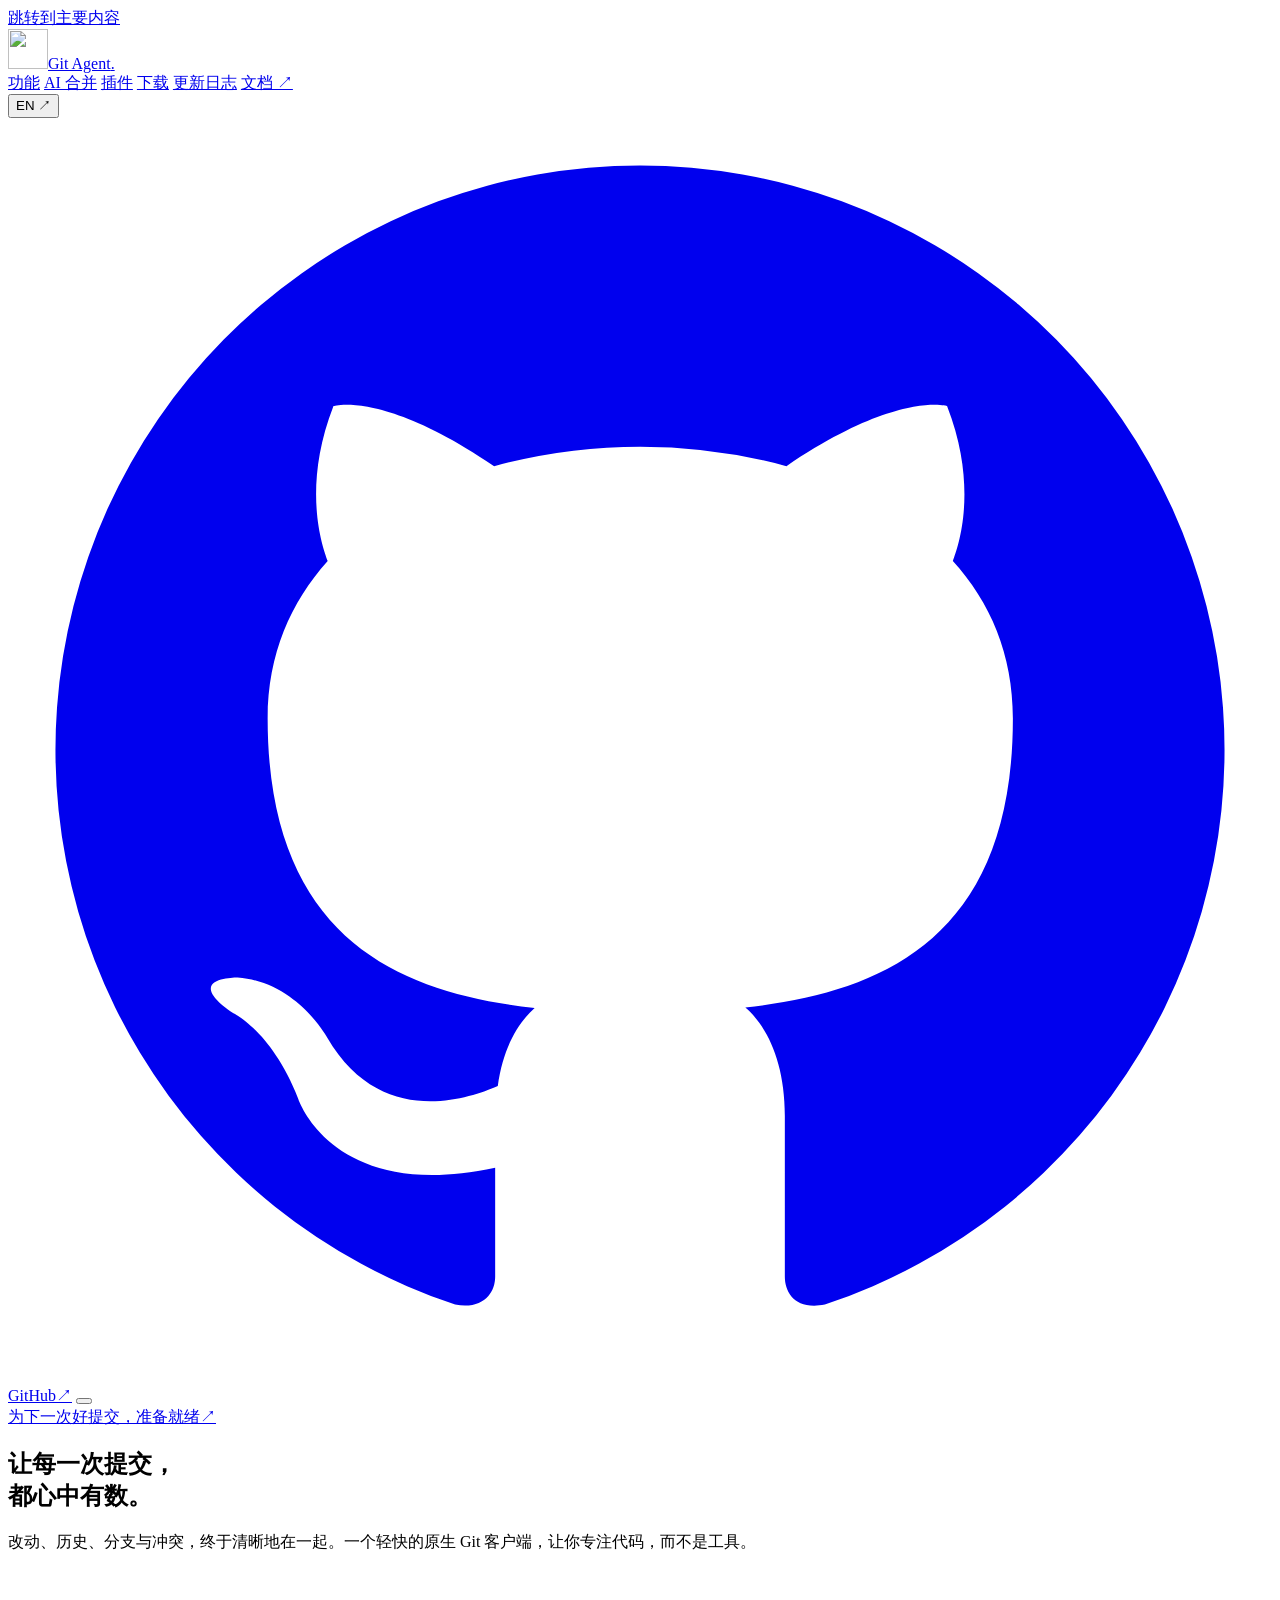
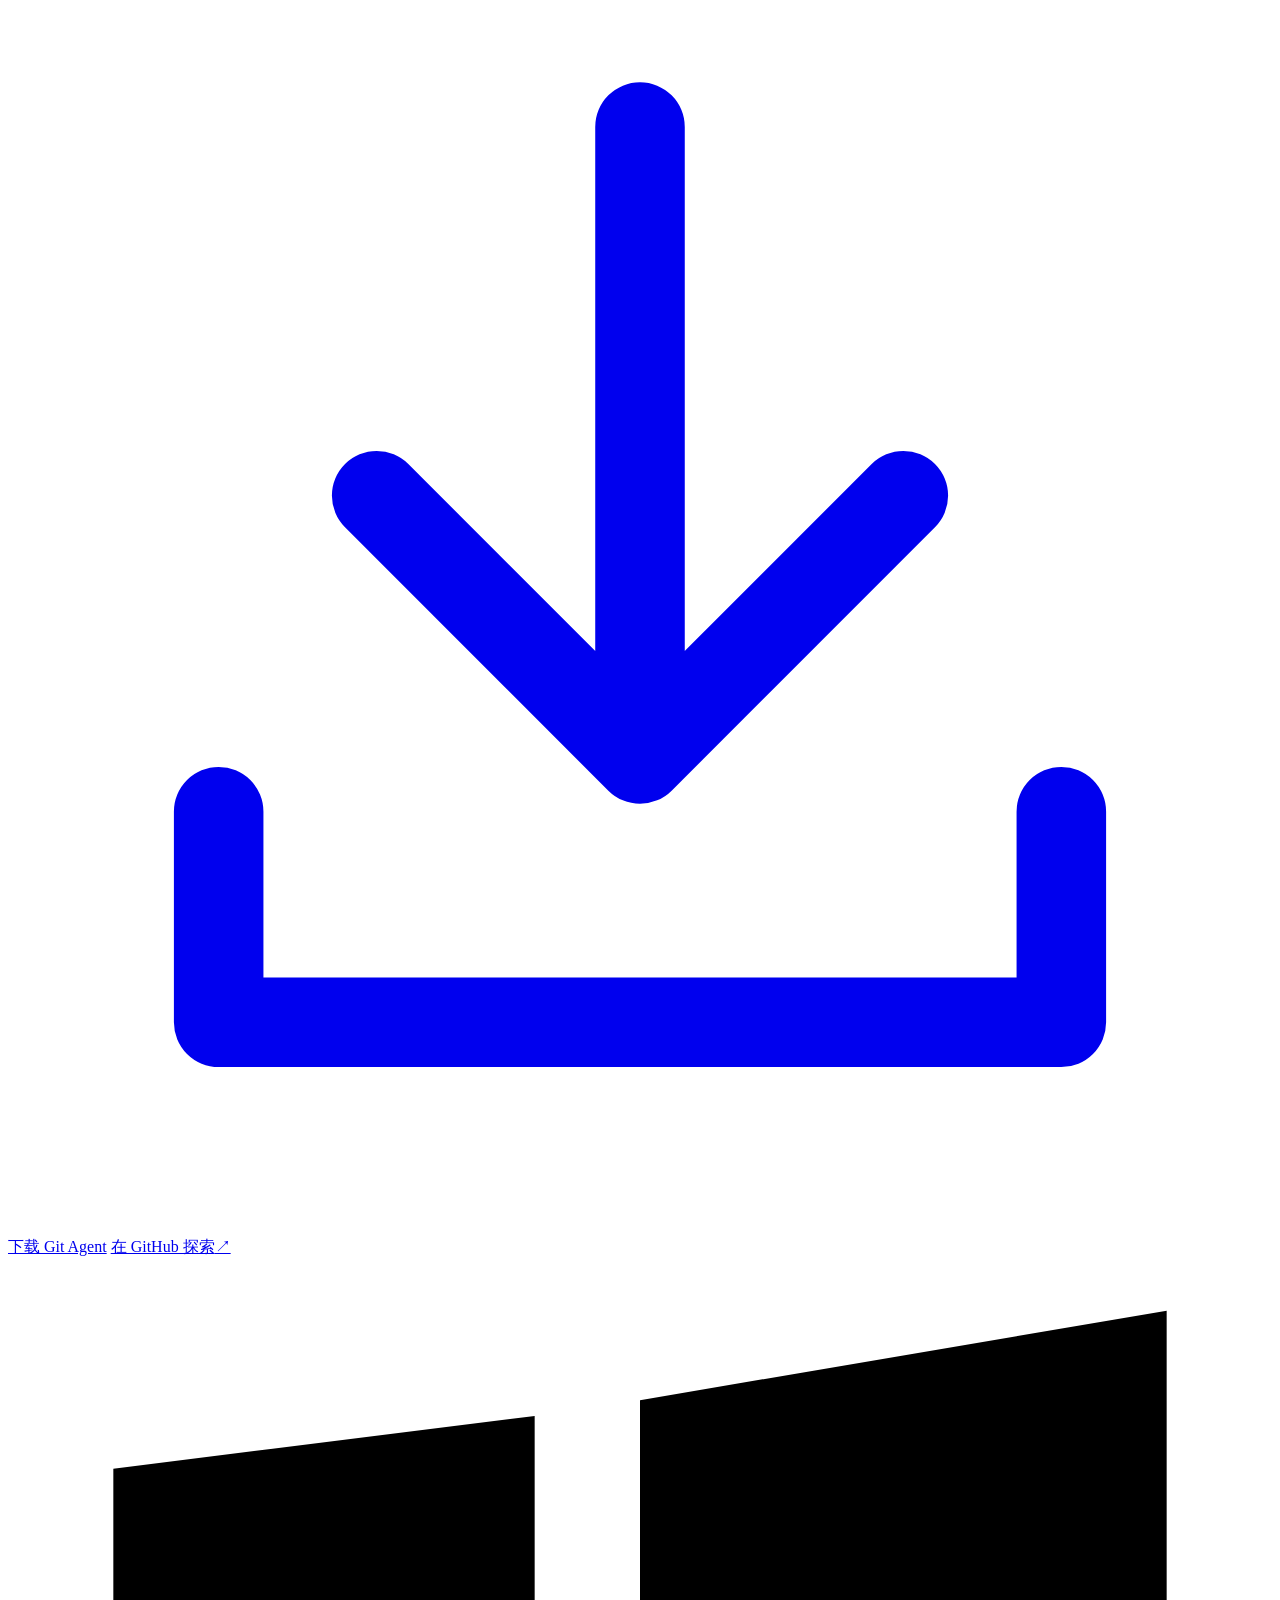
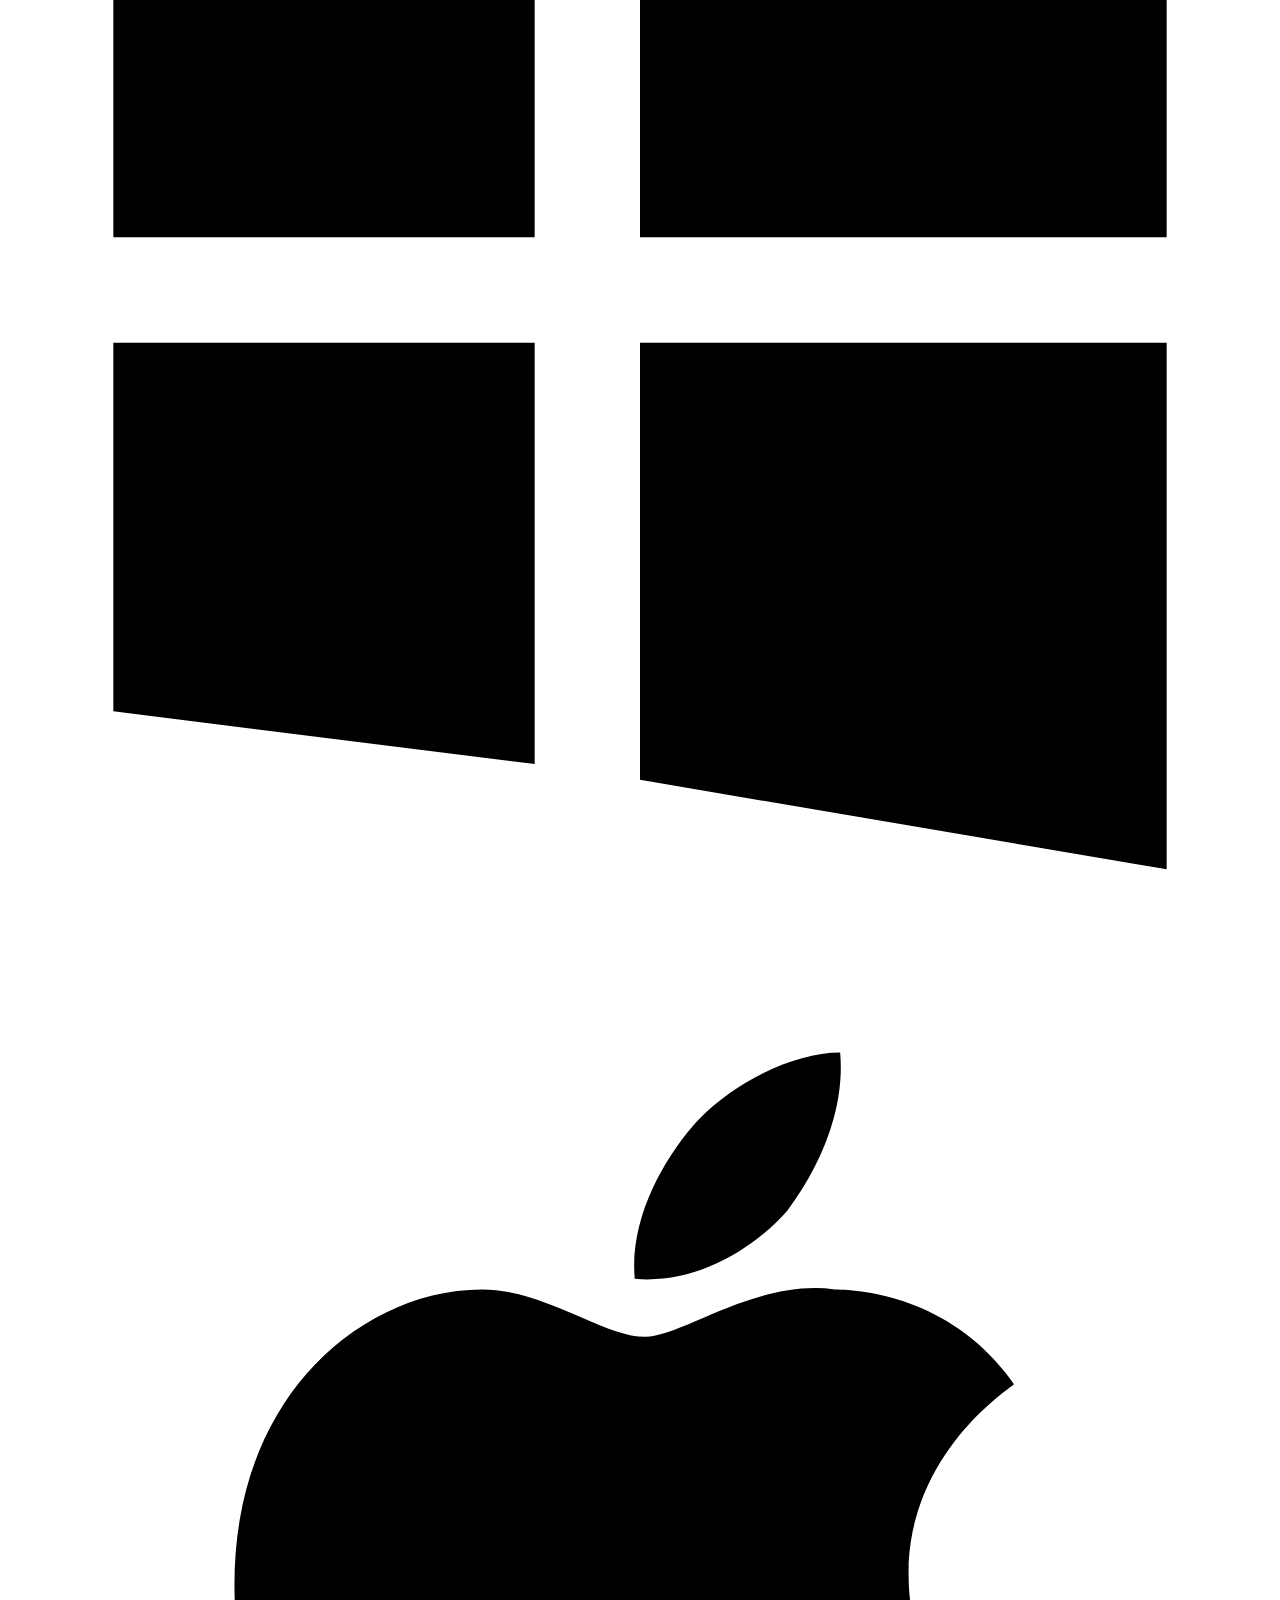
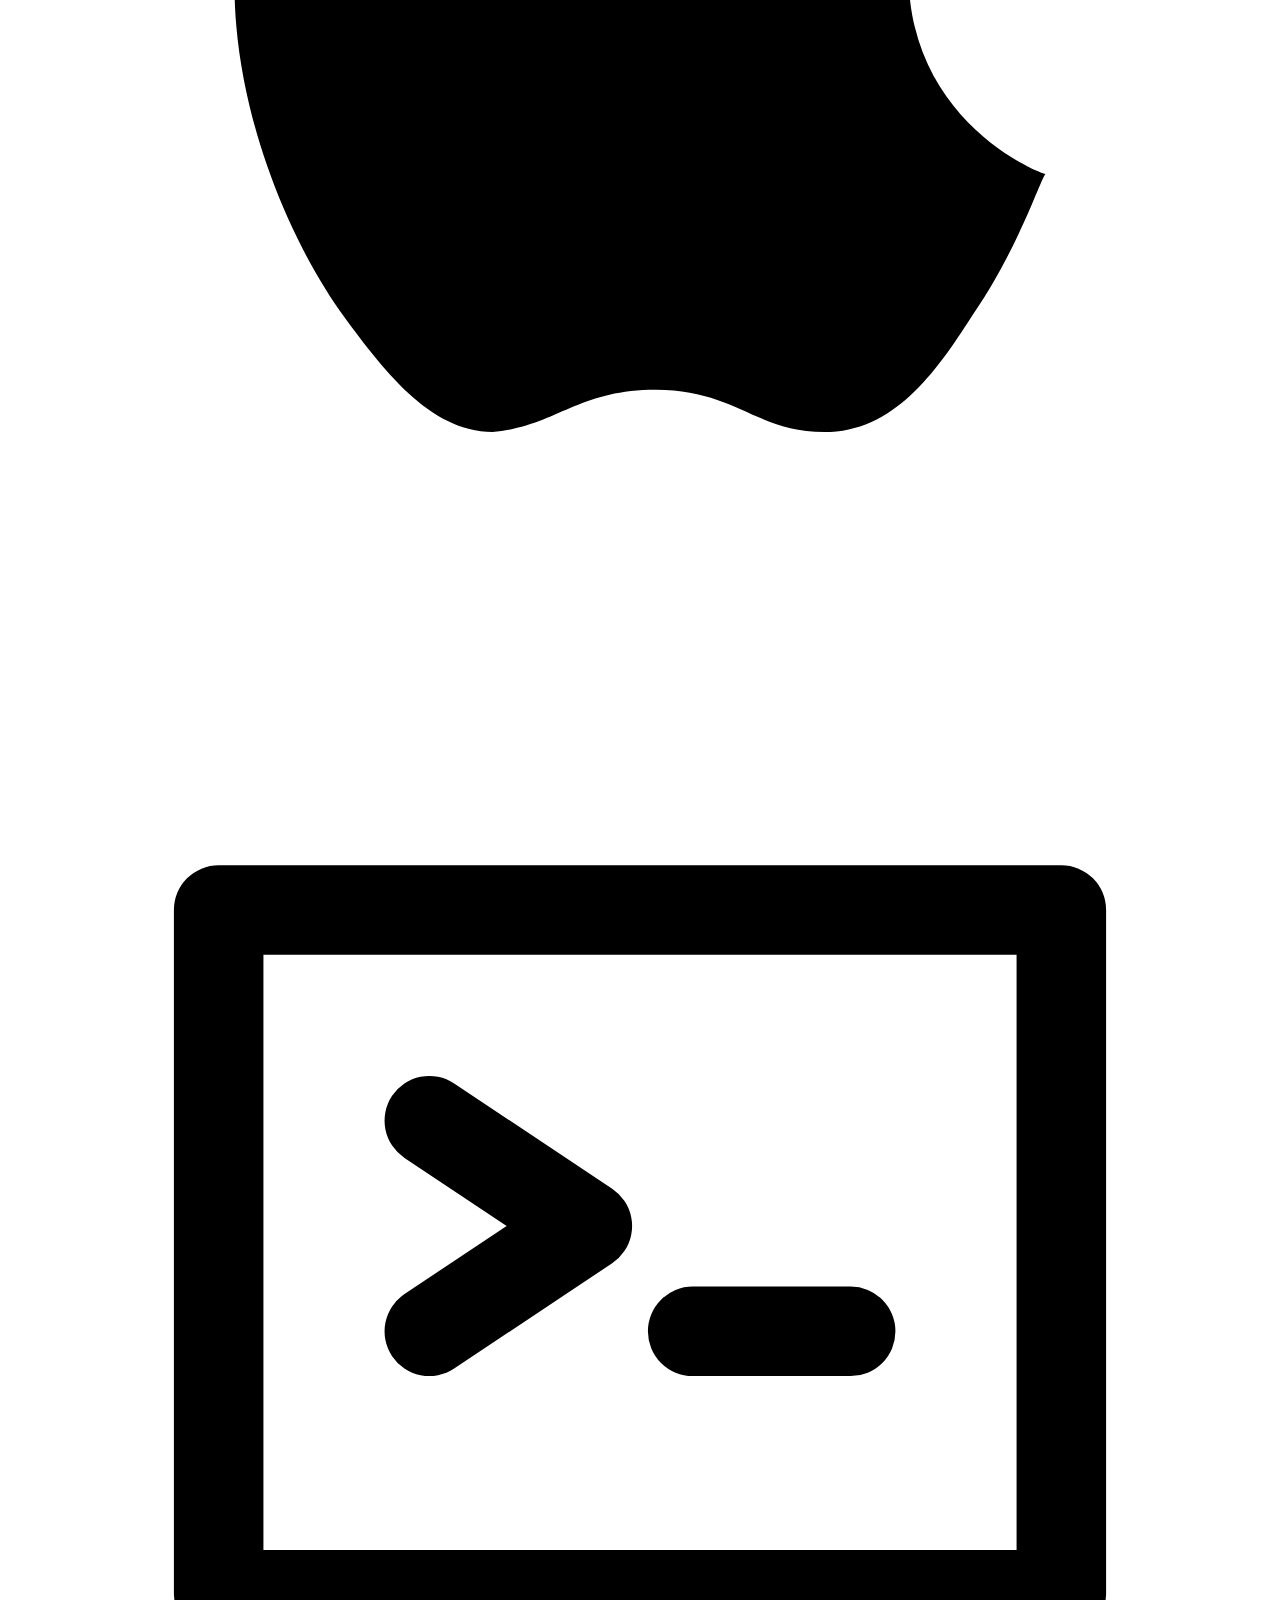
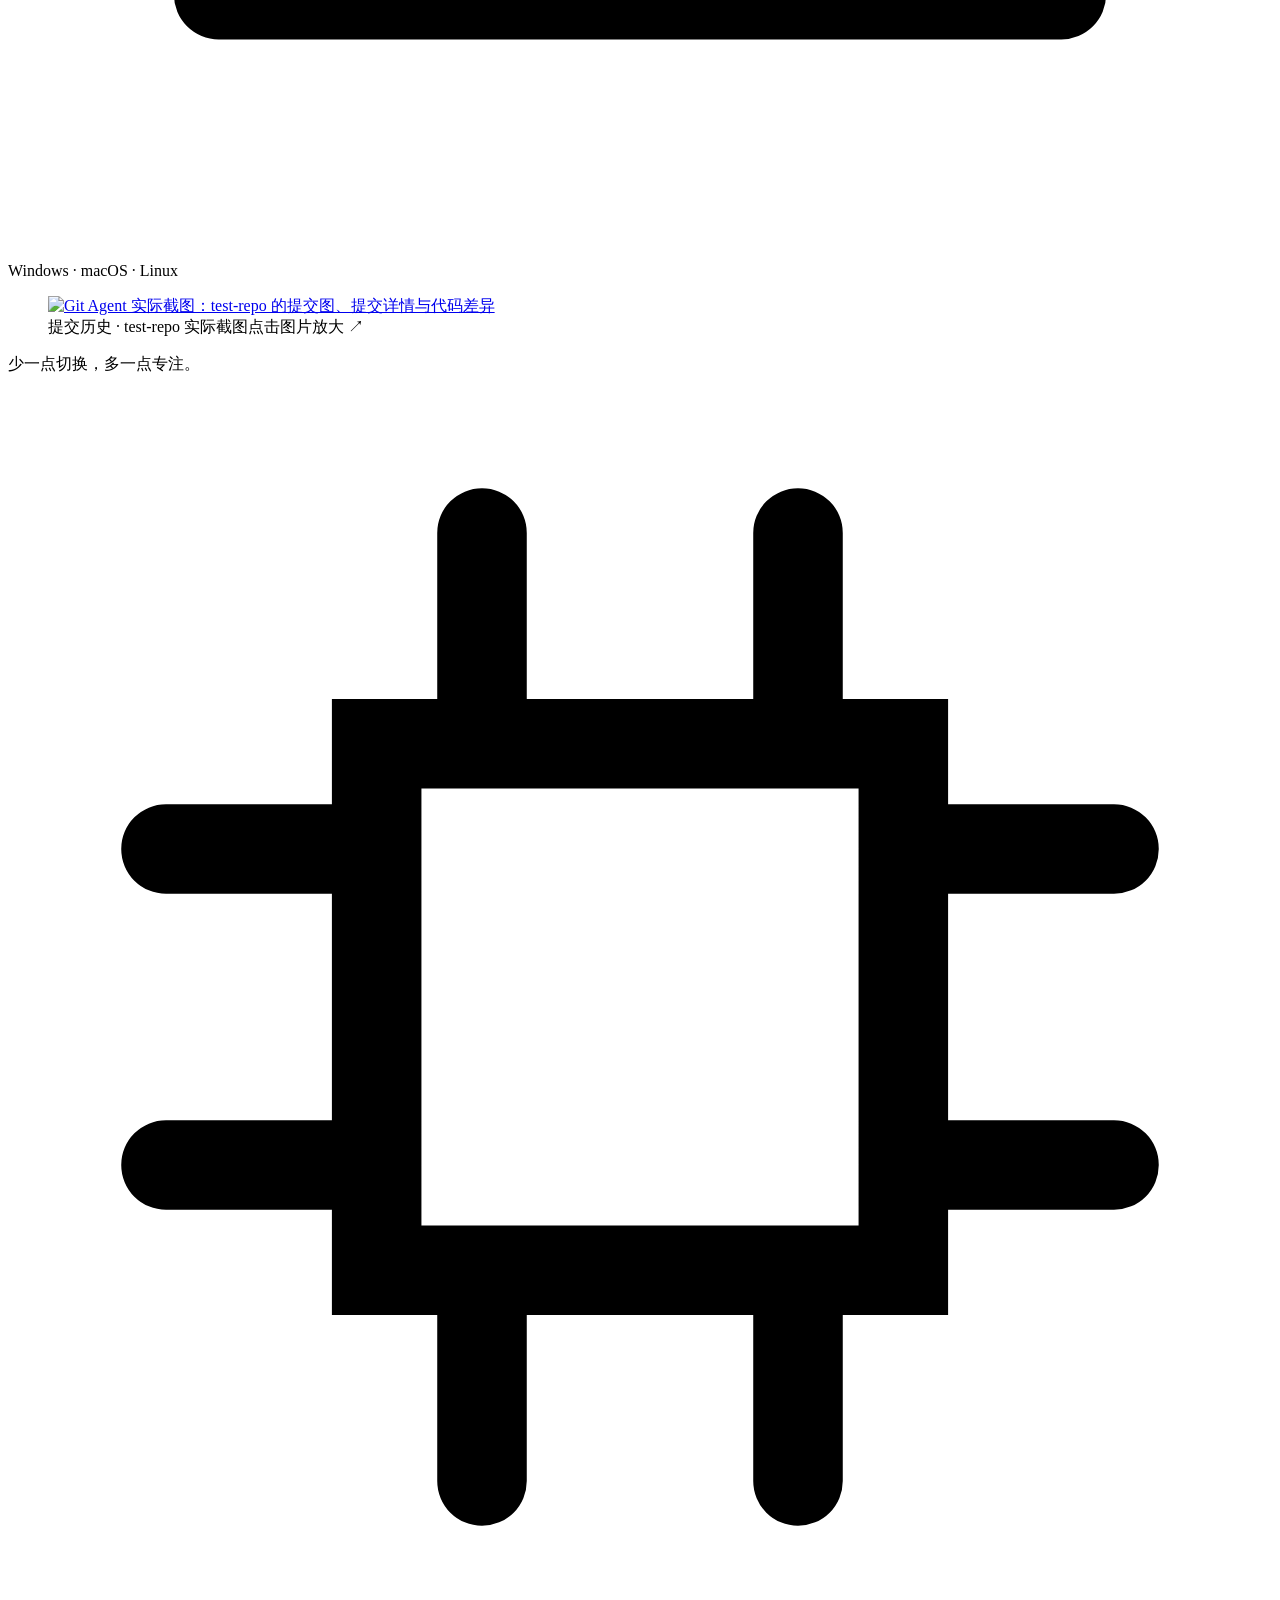
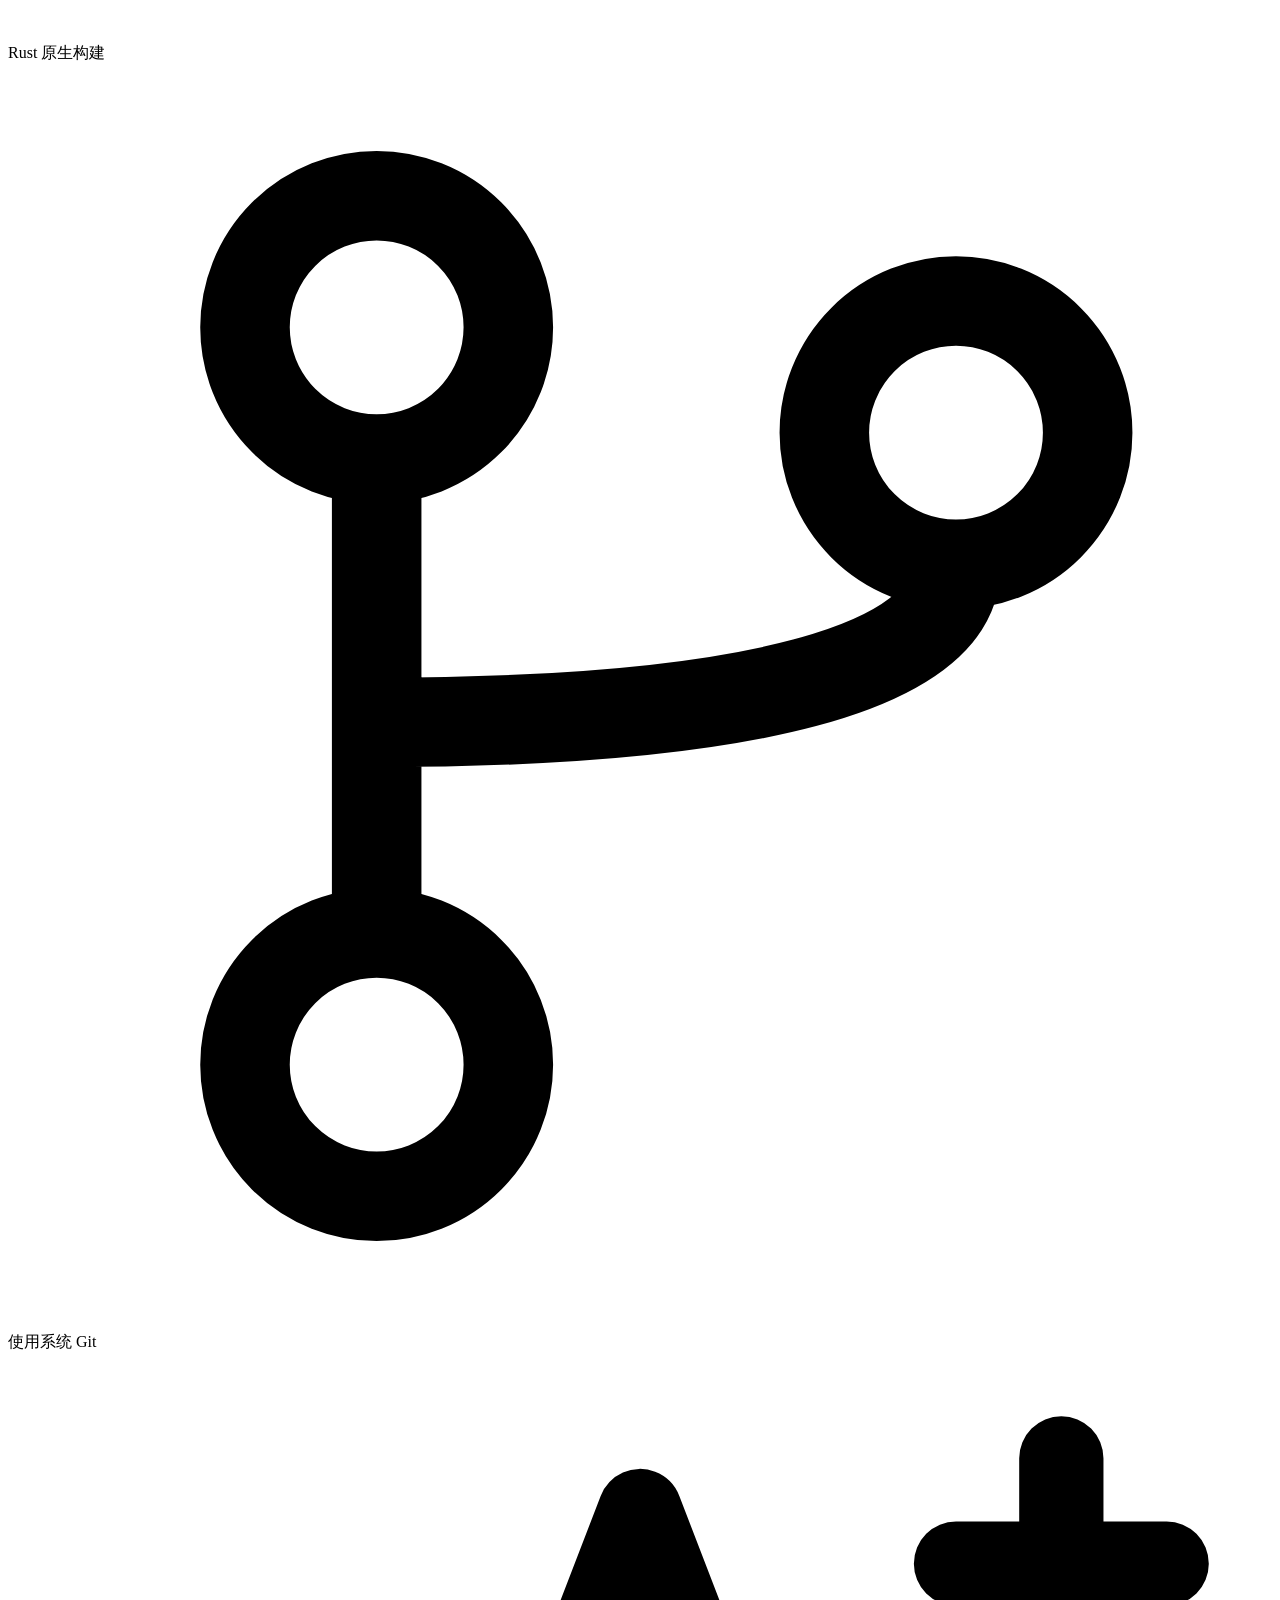
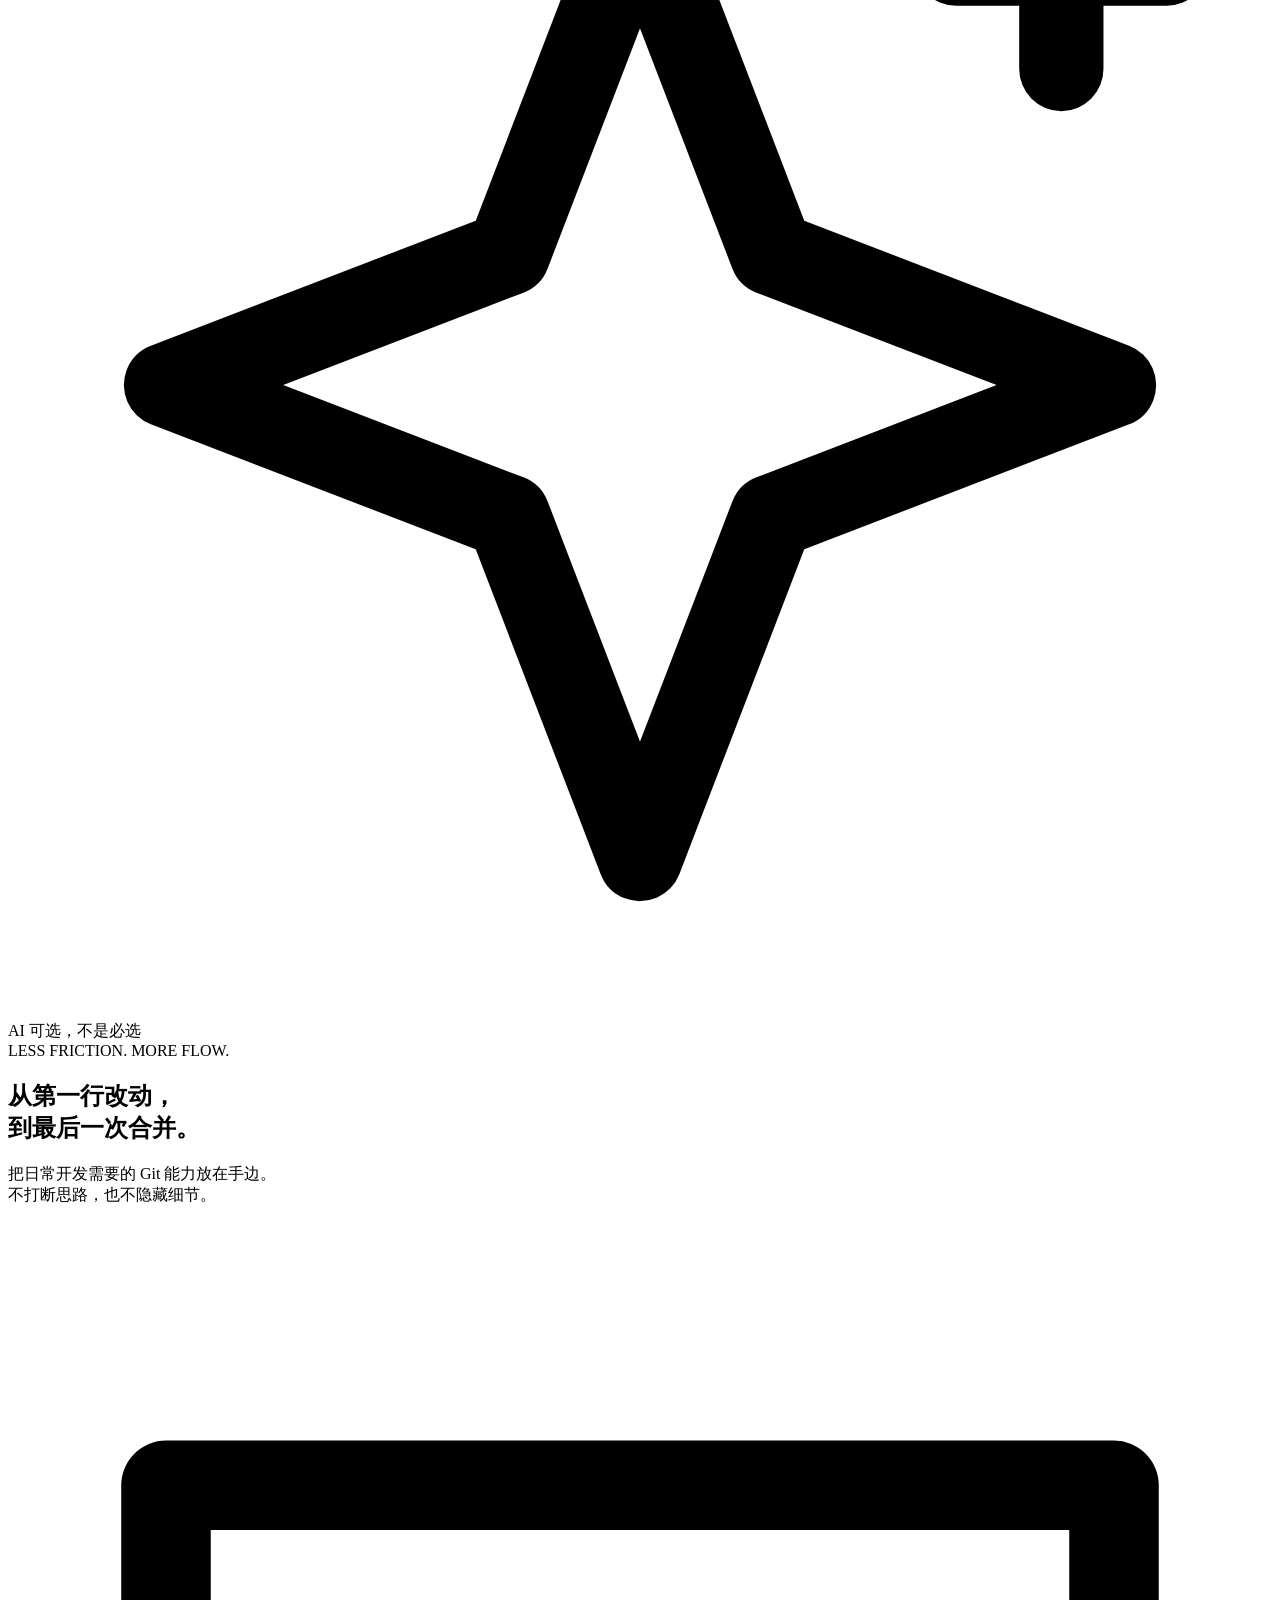
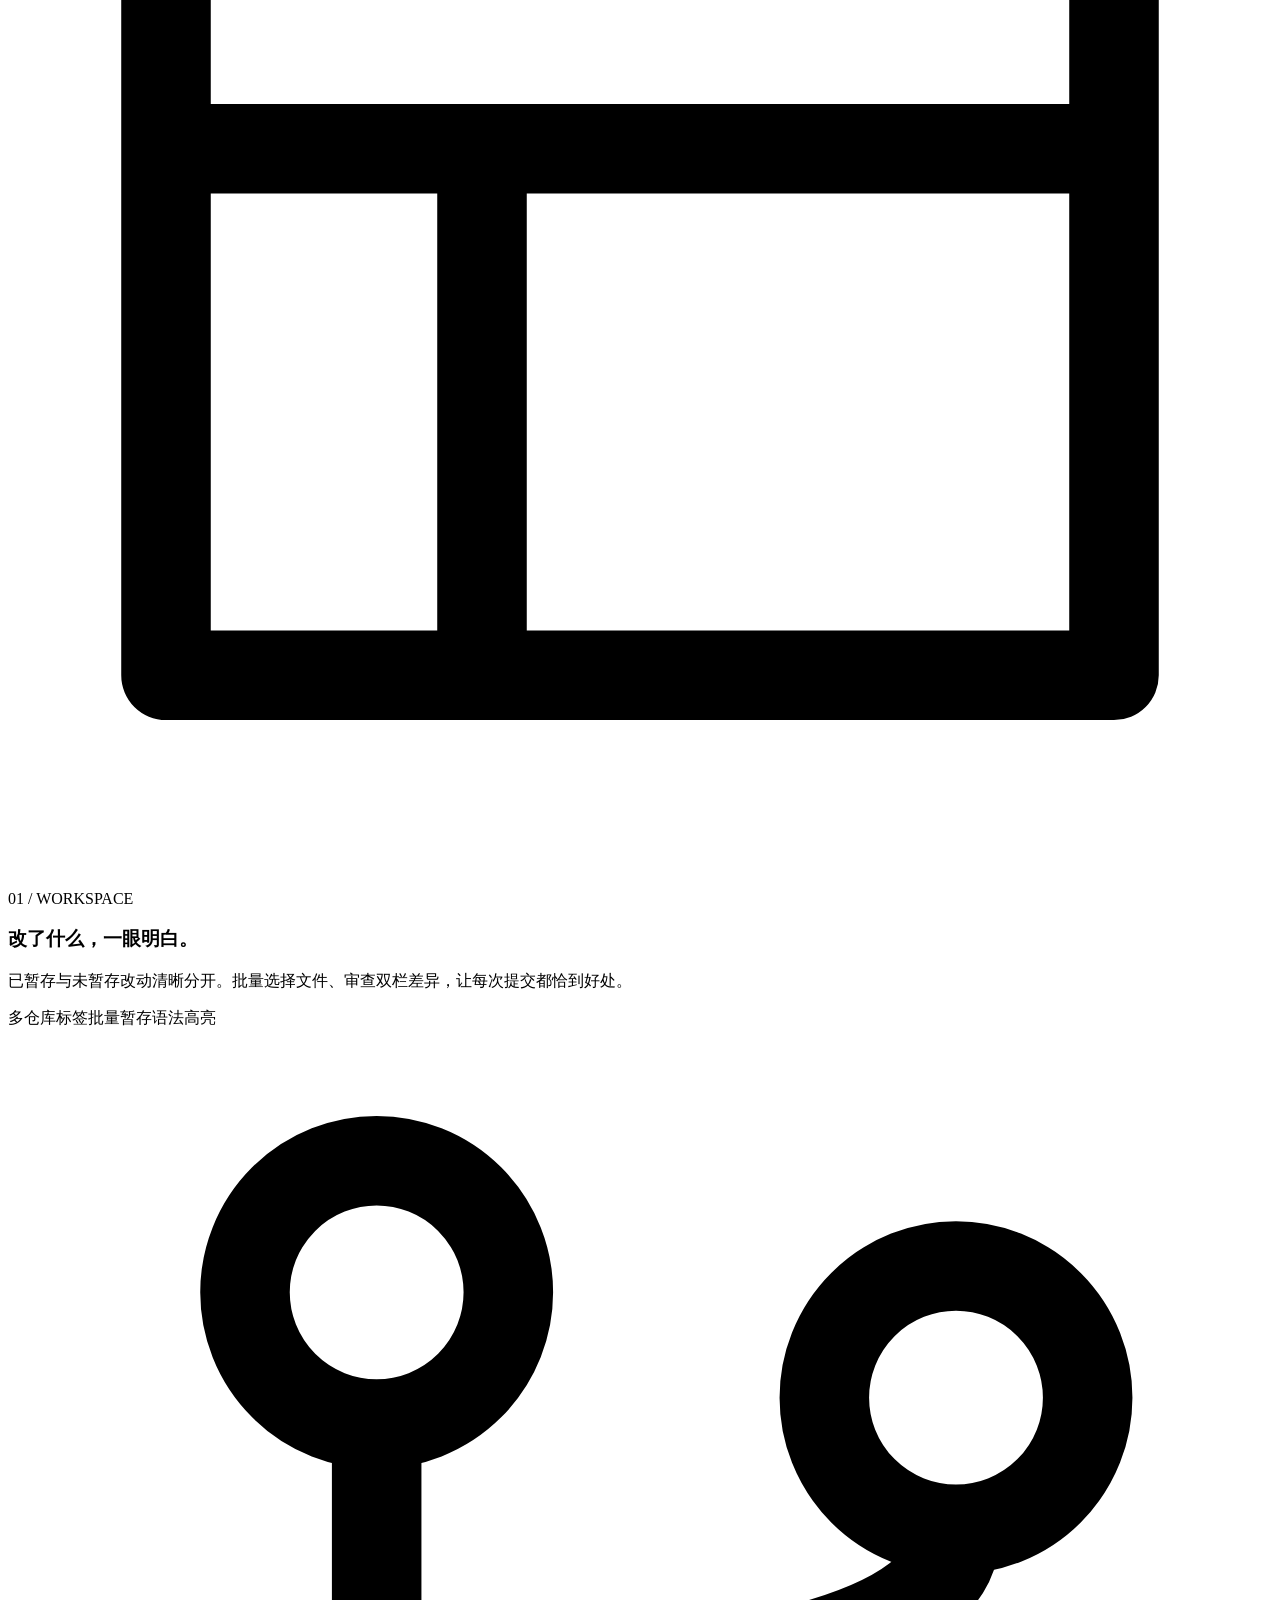
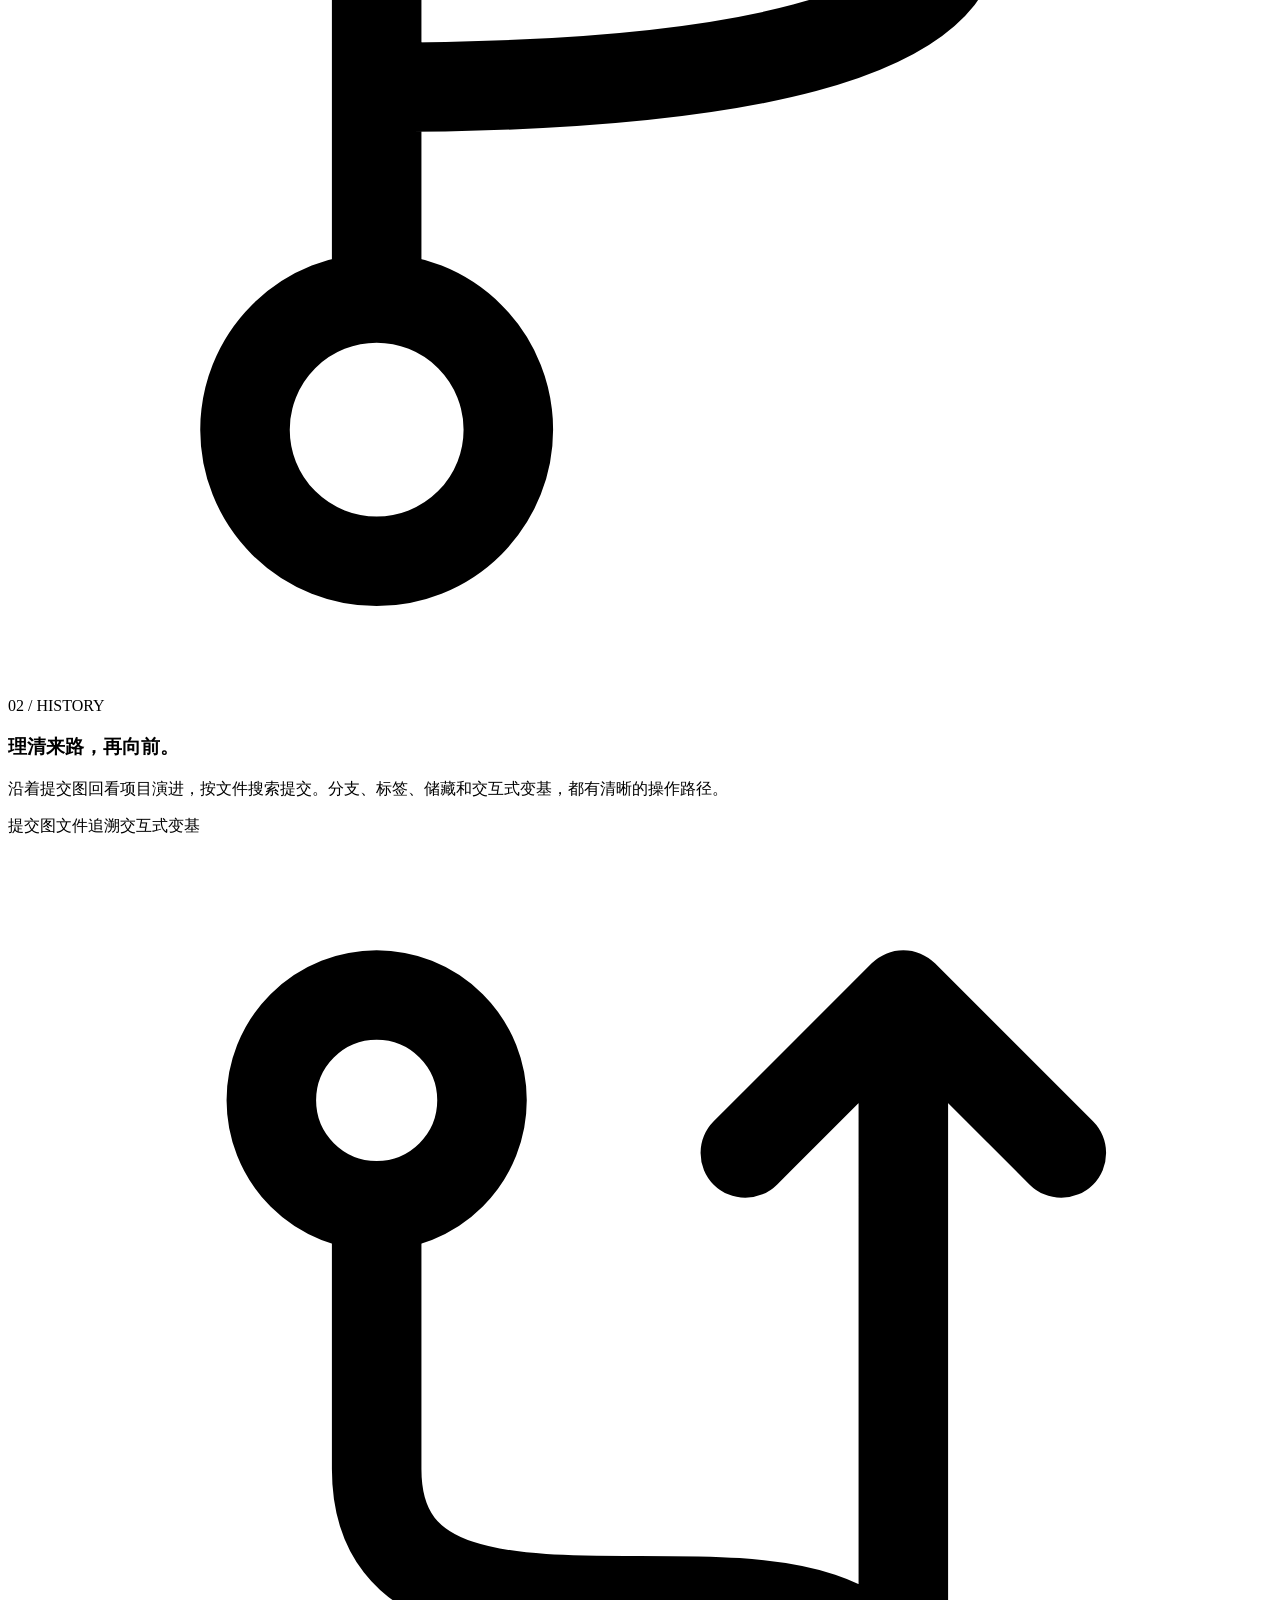
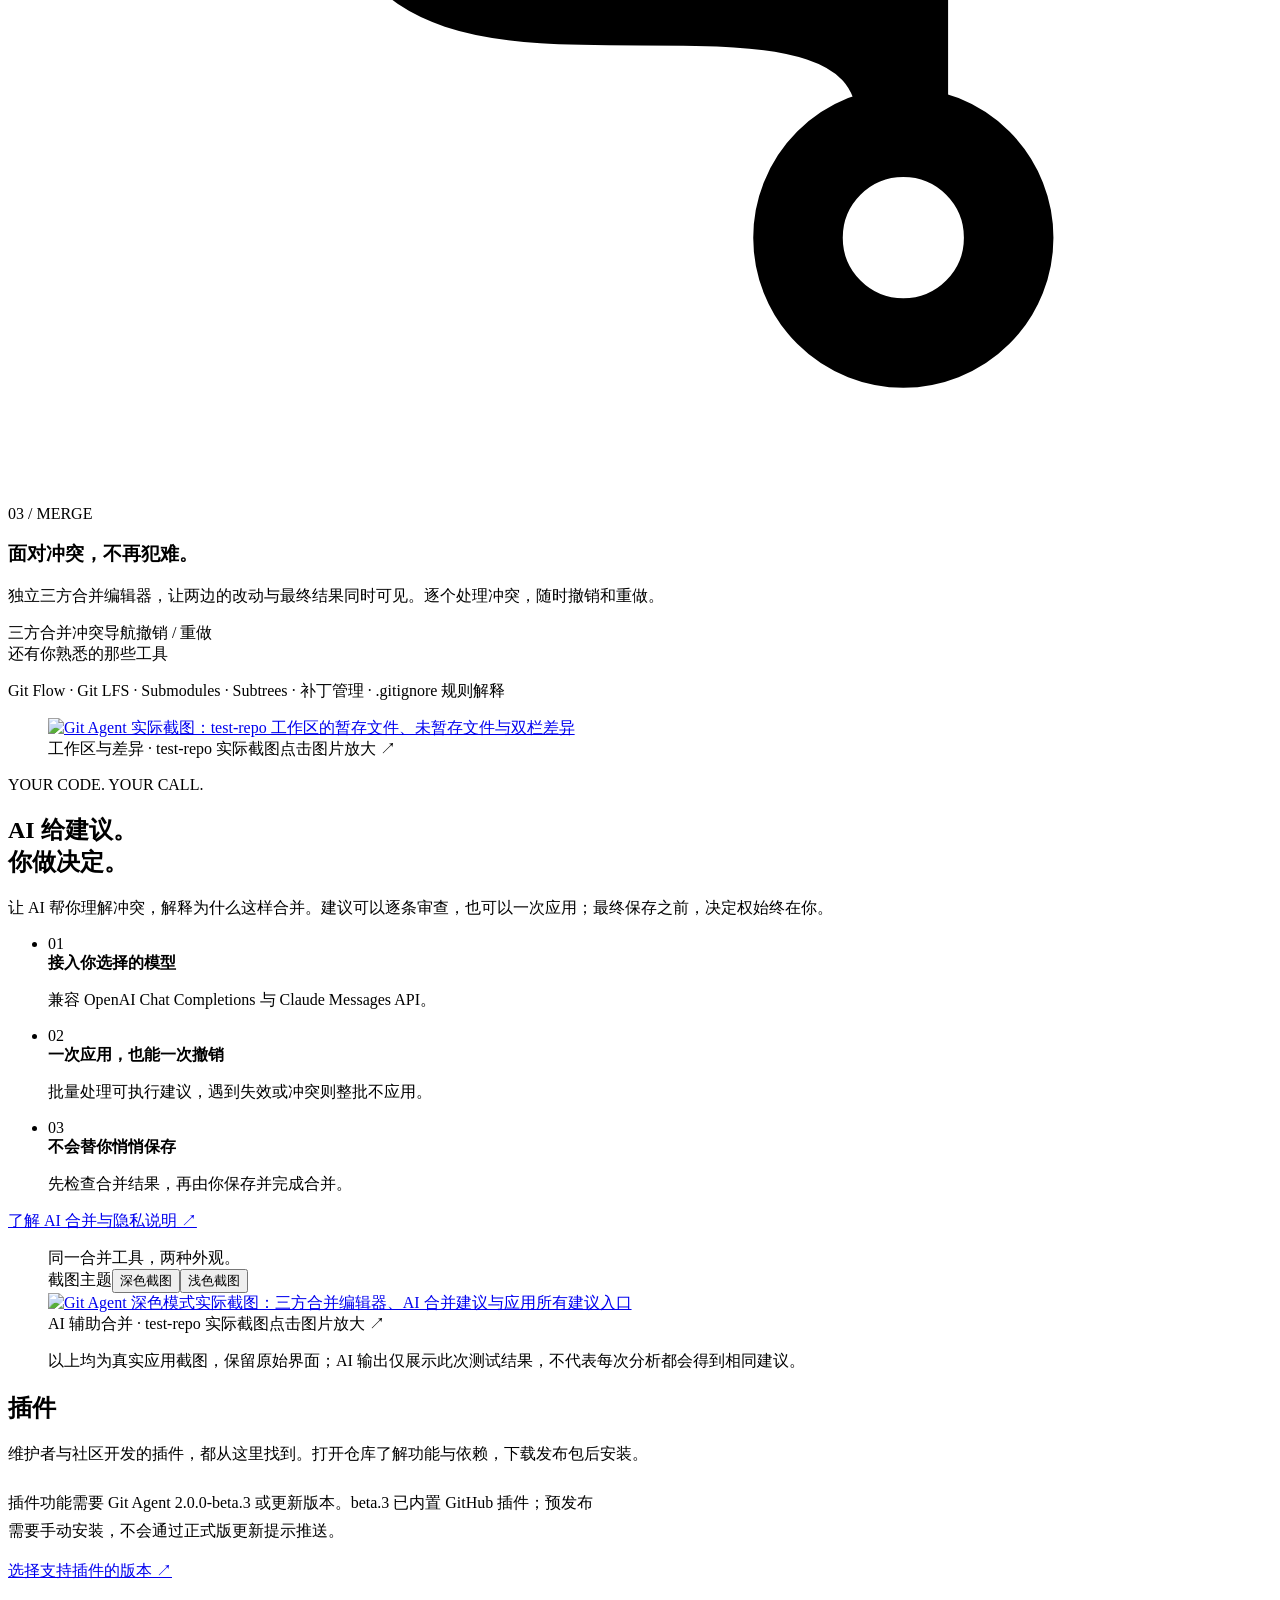
==== website/public/index.html @ a00219f5 "docs: add shared plugin catalog and website guides" ====
<!doctype html>
<html lang="zh-CN">
<head>
  <meta charset="utf-8">
  <meta name="viewport" content="width=device-width, initial-scale=1">
  <meta name="description" content="Git Agent：为 Windows、macOS 和 Linux 打造的原生桌面 Git 客户端。清晰的历史、直观的差异、由你掌控的 AI 辅助合并。">
  <meta name="theme-color" content="#f7f9fc">
  <meta property="og:type" content="website">
  <meta property="og:title" content="Git Agent — 让每一次提交，都心中有数。">
  <meta property="og:description" content="原生桌面 Git 客户端。管理改动、看懂历史、从容合并。支持 Windows、macOS 和 Linux。">
  <meta property="og:url" content="https://git-agent.emssion.com/">
  <meta property="og:image" content="https://git-agent.emssion.com/assets/history.png">
  <meta name="twitter:card" content="summary_large_image">
  <link rel="canonical" href="https://git-agent.emssion.com/">
  <link rel="icon" type="image/x-icon" sizes="256x256" href="favicon.ico?v=connected-1">
  <link rel="icon" type="image/svg+xml" sizes="any" href="assets/logo-ga.svg?v=connected-1">
  <link rel="stylesheet" href="styles.css?v=real-ui-2">
  <link rel="stylesheet" href="captures.css?v=real-ui-2">
  <title>Git Agent — 让每一次提交，都心中有数。</title>
  <link rel="stylesheet" href="plugins.css?v=1">
  <script src="app.js?v=plugins-1" defer></script>
</head>
<body>
  <a class="skip-link" href="#main" data-i18n="skip">跳转到主要内容</a>
  <header class="site-header">
    <div class="container nav-wrap">
      <a class="brand" href="#" aria-label="Git Agent"><img src="assets/logo-ga.svg?v=connected-1" alt="" width="40" height="40"><span>Git Agent<span class="brand-dot">.</span></span></a>
      <nav class="main-nav" aria-label="Main navigation" id="main-nav">
        <a href="#features" data-i18n="nav.features">功能</a>
        <a href="#ai" data-i18n="nav.ai">AI 合并</a>
        <a href="#plugins" data-i18n="nav.plugins">插件</a>
        <a href="#download" data-i18n="nav.download">下载</a>
        <a href="changelog.html?lang=zh" data-changelog-link data-i18n="nav.changelog">更新日志</a>
        <a href="https://github.com/adoin/git-Agent#readme" target="_blank" rel="noopener noreferrer" data-i18n="nav.docs">文档 ↗</a>
      </nav>
      <div class="nav-actions">
        <button class="language-button" id="language-toggle" aria-label="Switch to English" type="button">EN <span aria-hidden="true">↗</span></button>
        <a class="nav-github" href="https://github.com/adoin/git-Agent" target="_blank" rel="noopener noreferrer"><svg viewBox="0 0 24 24" aria-hidden="true"><use href="#icon-github"/></svg><span>GitHub</span><span aria-hidden="true">↗</span></a>
        <button class="mobile-toggle" id="menu-toggle" type="button" aria-label="打开菜单 / Open menu" aria-expanded="false" aria-controls="main-nav"><span></span><span></span></button>
      </div>
    </div>
  </header>

  <main id="main">
    <section class="hero container hero-real">
      <div class="hero-copy">
        <a class="release-pill" href="https://github.com/adoin/git-Agent/releases/latest" target="_blank" rel="noopener noreferrer"><span class="status-dot"></span><span data-i18n="hero.release">为下一次好提交，准备就绪</span><span aria-hidden="true">↗</span></a>
        <h1><span data-i18n="hero.title1">让每一次提交，</span><br><span class="accent" data-i18n="hero.title2">都心中有数。</span></h1>
        <p class="hero-description" data-i18n="hero.description">改动、历史、分支与冲突，终于清晰地在一起。一个轻快的原生 Git 客户端，让你专注代码，而不是工具。</p>
        <div class="hero-actions">
          <a class="button button-primary" href="#download"><svg viewBox="0 0 24 24" aria-hidden="true"><use href="#icon-download"/></svg><span data-i18n="hero.download">下载 Git Agent</span></a>
          <a class="text-link" href="https://github.com/adoin/git-Agent" target="_blank" rel="noopener noreferrer"><span data-i18n="hero.source">在 GitHub 探索</span><span aria-hidden="true">↗</span></a>
        </div>
        <div class="platform-line"><span class="tiny-platforms" aria-hidden="true"><svg viewBox="0 0 24 24"><use href="#icon-windows"/></svg><svg viewBox="0 0 24 24"><use href="#icon-apple"/></svg><svg viewBox="0 0 24 24"><use href="#icon-linux"/></svg></span><span>Windows · macOS · Linux</span></div>
      </div>
      <figure class="product-capture">
        <a class="capture-link" href="assets/history.png" data-capture="history" target="_blank" rel="noopener noreferrer" aria-describedby="history-caption">
          <img src="assets/history.png" width="1559" height="802" alt="Git Agent 实际截图：test-repo 的提交图、提交详情与代码差异" fetchpriority="high">
        </a>
        <figcaption class="capture-caption" id="history-caption"><span data-i18n="capture.history">提交历史 · test-repo 实际截图</span><span data-i18n="capture.zoom">点击图片放大 ↗</span></figcaption>
      </figure>
    </section>

    <div class="proof-strip container"><span data-i18n="proof.intro">少一点切换，多一点专注。</span><div><span><svg viewBox="0 0 24 24" aria-hidden="true"><use href="#icon-native"/></svg><span data-i18n="proof.native">Rust 原生构建</span></span><span><svg viewBox="0 0 24 24" aria-hidden="true"><use href="#icon-branch"/></svg><span data-i18n="proof.git">使用系统 Git</span></span><span><svg viewBox="0 0 24 24" aria-hidden="true"><use href="#icon-sparkles"/></svg><span data-i18n="proof.ai">AI 可选，不是必选</span></span></div></div>

    <section class="section container" id="features">
      <div class="section-heading"><div><span class="eyebrow">LESS FRICTION. MORE FLOW.</span><h2 data-i18n="features.title">从第一行改动，<br>到最后一次合并。</h2></div><p data-i18n="features.description">把日常开发需要的 Git 能力放在手边。<br>不打断思路，也不隐藏细节。</p></div>
      <div class="feature-grid">
        <article class="feature-card"><div class="feature-icon blue"><svg viewBox="0 0 24 24" aria-hidden="true"><use href="#icon-workspace"/></svg></div><span class="feature-number">01 / WORKSPACE</span><h3 data-i18n="features.workspace.title">改了什么，一眼明白。</h3><p data-i18n="features.workspace.body">已暂存与未暂存改动清晰分开。批量选择文件、审查双栏差异，让每次提交都恰到好处。</p><div class="feature-tags"><span data-i18n="features.workspace.tag1">多仓库标签</span><span data-i18n="features.workspace.tag2">批量暂存</span><span data-i18n="features.workspace.tag3">语法高亮</span></div></article>
        <article class="feature-card"><div class="feature-icon mint"><svg viewBox="0 0 24 24" aria-hidden="true"><use href="#icon-branch"/></svg></div><span class="feature-number">02 / HISTORY</span><h3 data-i18n="features.history.title">理清来路，再向前。</h3><p data-i18n="features.history.body">沿着提交图回看项目演进，按文件搜索提交。分支、标签、储藏和交互式变基，都有清晰的操作路径。</p><div class="feature-tags"><span data-i18n="features.history.tag1">提交图</span><span data-i18n="features.history.tag2">文件追溯</span><span data-i18n="features.history.tag3">交互式变基</span></div></article>
        <article class="feature-card"><div class="feature-icon lavender"><svg viewBox="0 0 24 24" aria-hidden="true"><use href="#icon-merge"/></svg></div><span class="feature-number">03 / MERGE</span><h3 data-i18n="features.merge.title">面对冲突，不再犯难。</h3><p data-i18n="features.merge.body">独立三方合并编辑器，让两边的改动与最终结果同时可见。逐个处理冲突，随时撤销和重做。</p><div class="feature-tags"><span data-i18n="features.merge.tag1">三方合并</span><span data-i18n="features.merge.tag2">冲突导航</span><span data-i18n="features.merge.tag3">撤销 / 重做</span></div></article>
      </div>
      <div class="more-tools"><span data-i18n="features.more">还有你熟悉的那些工具</span><p>Git Flow <i>·</i> Git LFS <i>·</i> Submodules <i>·</i> Subtrees <i>·</i> <span data-i18n="features.patches">补丁管理</span> <i>·</i> <span data-i18n="features.ignore">.gitignore 规则解释</span></p></div>
      <figure class="product-capture">
        <a class="capture-link" href="assets/workspace.png" data-capture="workspace" target="_blank" rel="noopener noreferrer" aria-describedby="workspace-caption">
          <img src="assets/workspace.png" width="1559" height="802" alt="Git Agent 实际截图：test-repo 工作区的暂存文件、未暂存文件与双栏差异" loading="lazy" decoding="async">
        </a>
        <figcaption class="capture-caption" id="workspace-caption"><span data-i18n="capture.workspace">工作区与差异 · test-repo 实际截图</span><span data-i18n="capture.zoom">点击图片放大 ↗</span></figcaption>
      </figure>
    </section>

    <section class="ai-section" id="ai"><div class="container ai-layout ai-real">
      <div class="ai-copy"><span class="eyebrow"><span class="status-dot"></span> YOUR CODE. YOUR CALL.</span><h2 data-i18n="ai.title">AI 给建议。<br><span>你做决定。</span></h2><p data-i18n="ai.description">让 AI 帮你理解冲突，解释为什么这样合并。建议可以逐条审查，也可以一次应用；最终保存之前，决定权始终在你。</p><ul class="ai-points"><li><span>01</span><div><strong data-i18n="ai.point1.title">接入你选择的模型</strong><p data-i18n="ai.point1.body">兼容 OpenAI Chat Completions 与 Claude Messages API。</p></div></li><li><span>02</span><div><strong data-i18n="ai.point2.title">一次应用，也能一次撤销</strong><p data-i18n="ai.point2.body">批量处理可执行建议，遇到失效或冲突则整批不应用。</p></div></li><li><span>03</span><div><strong data-i18n="ai.point3.title">不会替你悄悄保存</strong><p data-i18n="ai.point3.body">先检查合并结果，再由你保存并完成合并。</p></div></li></ul><a class="ai-doc-link" href="https://github.com/adoin/git-Agent#ai-assisted-merging" target="_blank" rel="noopener noreferrer"><span data-i18n="ai.docs">了解 AI 合并与隐私说明</span> ↗</a></div>
      <figure class="product-capture merge-capture">
        <div class="capture-toolbar"><span data-i18n="capture.themes">同一合并工具，两种外观。</span><div class="capture-themes" role="group" aria-labelledby="theme-label"><span id="theme-label" class="visually-hidden" data-i18n="capture.themeLabel">截图主题</span><button type="button" data-capture-theme="dark" aria-pressed="true" aria-controls="merge-image" data-i18n="capture.dark">深色截图</button><button type="button" data-capture-theme="light" aria-pressed="false" aria-controls="merge-image" data-i18n="capture.light">浅色截图</button></div></div>
        <a class="capture-link" id="merge-capture-link" href="assets/merge-dark.png" data-capture="merge-dark" target="_blank" rel="noopener noreferrer" aria-describedby="merge-caption">
          <img id="merge-image" src="assets/merge-dark.png" width="1180" height="760" alt="Git Agent 深色模式实际截图：三方合并编辑器、AI 合并建议与应用所有建议入口" loading="lazy" decoding="async">
        </a>
        <figcaption class="capture-caption" id="merge-caption"><span data-i18n="capture.merge">AI 辅助合并 · test-repo 实际截图</span><span data-i18n="capture.zoom">点击图片放大 ↗</span></figcaption>
        <p class="capture-note" data-i18n="capture.note">以上均为真实应用截图，保留原始界面；AI 输出仅展示此次测试结果，不代表每次分析都会得到相同建议。</p>
        <noscript><p><a href="assets/merge-light.png" target="_blank" rel="noopener noreferrer">查看浅色原图 / View the light screenshot ↗</a></p></noscript>
      </figure>
    </div></section>

    <section class="section container plugins-section" id="plugins" aria-labelledby="plugins-title">
      <div class="section-heading"><div><h2 id="plugins-title" data-i18n="plugins.title">插件</h2></div><p data-i18n="plugins.description">维护者与社区开发的插件，都从这里找到。打开仓库了解功能与依赖，下载发布包后安装。</p></div>
      <p class="plugins-version" data-i18n="plugins.version">插件功能需要 Git Agent 2.0.0-beta.3 或更新版本。beta.3 已内置 GitHub 插件；预发布需要手动安装，不会通过正式版更新提示推送。</p>
      <div class="plugin-version-links"><a href="https://github.com/adoin/git-Agent/releases" target="_blank" rel="noopener noreferrer" data-i18n="plugins.versions">选择支持插件的版本 ↗</a></div>
<!-- plugin-list:start -->
      <ul class="plugin-catalog">
        <li><a href="https://github.com/adoin/git-agent-plugin-template" target="_blank" rel="noopener noreferrer"><strong class="plugin-name">GitHub</strong><span class="plugin-repository">github.com/adoin/git-agent-plugin-template <span aria-hidden="true">↗</span></span></a></li>
      </ul>
<!-- plugin-list:end -->
      <div class="plugin-guide-grid">
        <article class="plugin-guide"><h3 data-i18n="plugins.use.title">使用插件</h3><ol><li data-i18n="plugins.use.step1">打开上方仓库，查看支持的平台、所需版本与依赖。</li><li data-i18n="plugins.use.step2">从插件发布页下载对应系统和架构的 .gaplugin 包，按仓库说明校验下载。</li><li data-i18n="plugins.use.step3">在“选项 → 插件 → 安装 / 更新插件包”导入；更新后重启生效。</li><li data-i18n="plugins.use.step4">在“选项 → 插件”管理全局开关，在“仓库设置 → 插件”设置单仓库开关。</li></ol><p data-i18n="plugins.use.github">GitHub 插件需要安装 gh 并执行 gh auth login。内置插件可以关闭或卸载，卸载后不会强制重装。</p><a class="plugin-doc-link" href="https://github.com/adoin/git-Agent/blob/main/docs/plugin-installation.md" data-plugin-installation-link target="_blank" rel="noopener noreferrer" data-i18n="plugins.use.link">安装与管理指南 ↗</a></article>
        <article class="plugin-guide"><h3 data-i18n="plugins.develop.title">开发插件</h3><p data-i18n="plugins.develop.body">从模板的 Use this template 创建仓库，克隆后用最小示例初始化。模板默认包含完整 GitHub 插件，也可以保留它继续开发。</p><pre><code>pwsh.exe -NoLogo -NoProfile -File scripts/init.ps1 -Id my-plugin -Name "My plugin" -Example minimal</code></pre><p data-i18n="plugins.develop.next">实现业务与配置式界面，提供字典和图标，完成联调测试，再打包为 .gaplugin 并发布到自己的仓库。</p><a class="plugin-doc-link" href="https://github.com/adoin/git-agent-plugin-template#readme" target="_blank" rel="noopener noreferrer" data-i18n="plugins.develop.link">模板与开发指南 ↗</a></article>
        <article class="plugin-guide"><h3 data-i18n="plugins.share.title">分享插件</h3><p data-i18n="plugins.share.body">向主仓库的 main 分支提交 PR，只修改 README.md 的 Plugin list 表格，添加插件名称和仓库地址：</p><pre><code>| My plugin | https://github.com/you/my-plugin |</code></pre><p data-i18n="plugins.share.next">无需提交插件代码、二进制或修改官网。PR 合并后由维护者生成并部署名单。插件的功能说明、依赖和发布包继续在自己的仓库维护。</p><a class="plugin-doc-link" href="https://github.com/adoin/git-Agent/blob/main/README.md#plugin-list" target="_blank" rel="noopener noreferrer" data-i18n="plugins.share.link">编辑 README 并提交 PR ↗</a></article>
      </div>
      <p class="plugins-list-note" data-i18n="plugins.listNote">列表只记录插件名称和仓库地址，与 README 同步；收录不代表自动内置或安装。</p>
    </section>

    <section class="section container download-section" id="download"><div class="center-heading"><span class="eyebrow">READY WHEN YOU ARE.</span><h2 data-i18n="download.title">你的系统，你的 Git Agent。</h2><p data-i18n="download.description">选择平台，开始下一次顺畅的提交。</p><a id="release-version" class="version-label" href="https://github.com/adoin/git-Agent/releases/latest" target="_blank" rel="noopener noreferrer"><span class="status-dot"></span><span data-i18n="download.latest">GitHub 最新稳定版</span><span aria-hidden="true">↗</span></a></div>
      <div class="download-grid">
        <article class="download-card" data-platform="windows"><svg class="os-icon" viewBox="0 0 24 24" aria-hidden="true"><use href="#icon-windows"/></svg><h3>Windows</h3><p>x64 <span>·</span> .exe</p><a class="button button-dark platform-download" data-os="windows" href="https://github.com/adoin/git-Agent/releases/latest" target="_blank" rel="noopener noreferrer"><span data-i18n="download.windows">下载 Windows 版</span><svg viewBox="0 0 24 24" aria-hidden="true"><use href="#icon-download"/></svg></a><span class="download-note" data-i18n="download.windows.note">运行安装程序即可</span></article>
        <article class="download-card" data-platform="macos"><svg class="os-icon" viewBox="0 0 24 24" aria-hidden="true"><use href="#icon-apple"/></svg><h3>macOS</h3><p>Apple Silicon + Intel <span>·</span> .dmg</p><a class="button button-dark platform-download" data-os="macos" href="https://github.com/adoin/git-Agent/releases/latest" target="_blank" rel="noopener noreferrer"><span data-i18n="download.macos">下载 macOS 版</span><svg viewBox="0 0 24 24" aria-hidden="true"><use href="#icon-download"/></svg></a><span class="download-note" data-i18n="download.macos.note">通用架构，拖入应用程序目录</span></article>
        <article class="download-card" data-platform="linux"><svg class="os-icon" viewBox="0 0 24 24" aria-hidden="true"><use href="#icon-linux"/></svg><h3>Linux</h3><p>Debian / Ubuntu amd64 <span>·</span> .deb</p><a class="button button-dark platform-download" data-os="linux" href="https://github.com/adoin/git-Agent/releases/latest" target="_blank" rel="noopener noreferrer"><span data-i18n="download.linux">下载 Linux 版</span><svg viewBox="0 0 24 24" aria-hidden="true"><use href="#icon-download"/></svg></a><span class="download-note" data-i18n="download.linux.note">其他发行版可从源码构建</span></article>
      </div>
      <p class="download-footnote" data-i18n="download.note">安装前请先安装 Git。下载来自 GitHub Releases；网络受限时，请前往发布页重试。</p><div class="download-links"><a href="https://github.com/adoin/git-Agent/releases" target="_blank" rel="noopener noreferrer" data-i18n="download.releases">所有版本与更新说明 ↗</a><a href="https://github.com/adoin/git-Agent#build-from-source" target="_blank" rel="noopener noreferrer" data-i18n="download.source">从源码构建 ↗</a></div>
    </section>

    <section class="faq-section container"><div><span class="eyebrow">GOOD TO KNOW.</span><h2 data-i18n="faq.title">开始之前，<br>你可能想知道。</h2></div><div class="faq-list"><details><summary data-i18n="faq.git.q">需要先安装 Git 吗？</summary><p data-i18n="faq.git.a">需要。Git Agent 使用系统中已安装的 Git，请确认终端里可以运行 git --version。远程操作使用你现有的 Git / SSH 凭据配置。</p></details><details><summary data-i18n="faq.ai.q">一定要配置 AI 才能用吗？</summary><p data-i18n="faq.ai.a">不需要。日常提交、分支、历史、差异和手动合并均可独立使用。AI 是可选辅助功能，需要自备兼容的模型服务，服务商可能收取调用费用。</p></details><details><summary data-i18n="faq.privacy.q">AI 会看到我的代码吗？</summary><p data-i18n="faq.privacy.a">发起 AI 分析时，文件内容、冲突上下文、相关源码和 Git 历史可能发送给你配置的模型服务商。请先确认数据政策与仓库规范，不要在未获许可时发送私有代码。</p></details><details><summary data-i18n="faq.mac.q">macOS 提示无法验证开发者怎么办？</summary><p><span data-i18n="faq.mac.a">当前安装包使用临时签名，尚未经过 Apple 公证。请先核实下载来源，再按 Apple 官方说明操作，不要关闭系统级安全检查。</span> <a href="https://support.apple.com/en-us/102445" target="_blank" rel="noopener noreferrer" data-i18n="faq.mac.link">查看 Apple 指南 ↗</a></p></details></div></section>

    <section class="support-section container" id="support"><div class="support-art" aria-hidden="true"><svg viewBox="0 0 24 24"><use href="#icon-coffee"/></svg></div><div class="support-copy"><span class="eyebrow">A LITTLE COFFEE. A LOT OF MOTIVATION.</span><h2 data-i18n="support.title">喜欢它？请我喝杯咖啡。</h2><p data-i18n="support.description">你的支持，会变成下一次更好的体验。<br>提建议、报问题、贡献代码，也一样让项目走得更远。</p></div><div class="support-action"><a class="button button-dark" href="https://ko-fi.com/adoin" target="_blank" rel="noopener noreferrer"><svg viewBox="0 0 24 24" aria-hidden="true"><use href="#icon-coffee"/></svg><span data-i18n="support.button">我想当金主爸爸</span><span aria-hidden="true">↗</span></a><span data-i18n="support.note">通过 Ko-fi 自愿赞助</span></div></section>
  </main>

  <footer class="site-footer container"><div><a class="brand" href="#" aria-label="Git Agent"><img src="assets/logo-ga.svg?v=connected-1" alt="" width="32" height="32"><span>Git Agent<span class="brand-dot">.</span></span></a><p data-i18n="footer.tagline">让工具退后，让创造向前。</p></div><div class="footer-links"><a href="https://github.com/adoin/git-Agent" target="_blank" rel="noopener noreferrer">GitHub ↗</a><a href="https://github.com/adoin/git-Agent/issues" target="_blank" rel="noopener noreferrer" data-i18n="footer.issues">反馈问题 ↗</a><a href="https://ko-fi.com/adoin" target="_blank" rel="noopener noreferrer">Ko-fi ↗</a></div><div class="footer-bottom"><span>© 2026 Git Agent</span><span>Built with Rust. Made for your flow.</span></div></footer>
  <dialog class="capture-dialog" id="capture-dialog" aria-labelledby="capture-dialog-title">
    <div class="capture-dialog-bar"><h2 id="capture-dialog-title" data-i18n="capture.dialogTitle">应用实际截图</h2><div><a id="capture-original" href="assets/history.png" target="_blank" rel="noopener noreferrer" data-i18n="capture.original">打开原图 ↗</a><button id="capture-close" type="button" autofocus data-i18n="capture.close">关闭 ✕</button></div></div>
    <div class="capture-dialog-image"><img id="capture-full" src="assets/history.png" width="1559" height="802" alt="Git Agent 实际截图"></div>
  </dialog>
  <svg class="icon-definitions" xmlns="http://www.w3.org/2000/svg" aria-hidden="true"><defs>
    <symbol id="icon-download" viewBox="0 0 24 24"><path d="M12 3v12m-5-5 5 5 5-5M4 16v4h16v-4" fill="none" stroke="currentColor" stroke-width="1.7" stroke-linecap="round" stroke-linejoin="round"/></symbol>
    <symbol id="icon-github" viewBox="0 0 24 24"><path fill="currentColor" d="M12 .9a11.1 11.1 0 0 0-3.51 21.63c.55.1.76-.24.76-.53v-2.07c-3.09.67-3.74-1.31-3.74-1.31-.5-1.28-1.23-1.62-1.23-1.62-1.01-.69.08-.68.08-.68 1.12.08 1.7 1.14 1.7 1.14.99 1.7 2.6 1.2 3.24.92.1-.72.38-1.2.7-1.48-2.47-.28-5.07-1.24-5.07-5.5 0-1.22.44-2.21 1.14-2.99-.11-.28-.49-1.41.11-2.94 0 0 .94-.3 3.05 1.14a10.6 10.6 0 0 1 5.55 0c2.11-1.43 3.05-1.14 3.05-1.14.6 1.53.22 2.66.11 2.94.71.78 1.14 1.77 1.14 2.99 0 4.27-2.6 5.21-5.08 5.49.4.34.75 1.02.75 2.06V22c0 .3.2.64.76.53A11.1 11.1 0 0 0 12 .9Z"/></symbol>
    <symbol id="icon-windows" viewBox="0 0 24 24"><path fill="currentColor" d="m2 4 8-1v8H2zm10-1.3L22 1v10H12zM2 13h8v8l-8-1zm10 0h10v10l-10-1.7z"/></symbol>
    <symbol id="icon-apple" viewBox="0 0 24 24"><path fill="currentColor" d="M17.1 12.3c0-2.3 1.9-3.5 2-3.6-1.1-1.6-2.8-1.8-3.4-1.8-1.5-.2-2.9.9-3.6.9-.8 0-1.9-.9-3.1-.9-1.6 0-3.1 1-3.9 2.4-1.7 2.9-.4 7.1 1.2 9.4.8 1.1 1.7 2.3 2.9 2.3 1.2-.1 1.6-.8 3.1-.8s1.9.8 3.2.8c1.3 0 2.1-1.1 2.8-2.2.9-1.3 1.3-2.6 1.4-2.7-.1 0-2.6-1-2.6-3.8ZM14.8 5.4c.6-.8 1.1-1.9 1-3-.9 0-2.1.6-2.8 1.4-.6.7-1.2 1.8-1.1 2.9 1.1.1 2.2-.5 2.9-1.3Z"/></symbol>
    <symbol id="icon-linux" viewBox="0 0 24 24"><path d="M4 6h16v13H4zM8 10l3 2-3 2m5 0h3" fill="none" stroke="currentColor" stroke-width="1.7" stroke-linecap="round" stroke-linejoin="round"/></symbol>
    <symbol id="icon-workspace" viewBox="0 0 24 24"><path d="M3 5h18v15H3zM3 10h18M9 10v10" fill="none" stroke="currentColor" stroke-width="1.7" stroke-linejoin="round"/></symbol>
    <symbol id="icon-branch" viewBox="0 0 24 24"><g fill="none" stroke="currentColor" stroke-width="1.7"><circle cx="7" cy="5" r="2.5"/><circle cx="7" cy="19" r="2.5"/><circle cx="18" cy="7" r="2.5"/><path d="M7 7.5v9m0-4c7 0 11-1 11-3"/></g></symbol>
    <symbol id="icon-merge" viewBox="0 0 24 24"><path d="M7 7v5c0 5 10 0 10 5M17 17V3m-3 3 3-3 3 3" fill="none" stroke="currentColor" stroke-width="1.7" stroke-linecap="round" stroke-linejoin="round"/><g fill="none" stroke="currentColor" stroke-width="1.7"><circle cx="7" cy="5" r="2"/><circle cx="17" cy="19" r="2"/></g></symbol>
    <symbol id="icon-sparkles" viewBox="0 0 24 24"><path d="m12 3 2.5 6.5L21 12l-6.5 2.5L12 21l-2.5-6.5L3 12l6.5-2.5L12 3ZM20 2v4m-2-2h4" fill="none" stroke="currentColor" stroke-width="1.6" stroke-linecap="round" stroke-linejoin="round"/></symbol>
    <symbol id="icon-native" viewBox="0 0 24 24"><path d="M7 7h10v10H7zM9 3v4m6-4v4M9 17v4m6-4v4M3 9h4m-4 6h4m10-6h4m-4 6h4" fill="none" stroke="currentColor" stroke-width="1.7" stroke-linecap="round"/></symbol>
    <symbol id="icon-coffee" viewBox="0 0 24 24"><path d="M4 8h13v7a5 5 0 0 1-5 5H9a5 5 0 0 1-5-5V8Zm13 1h2a3 3 0 0 1 0 6h-2M8 3v2m5-2v2M3 22h16" fill="none" stroke="currentColor" stroke-width="1.7" stroke-linecap="round" stroke-linejoin="round"/></symbol>
  </defs></svg>
</body>
</html>
---- website/public/plugins.css ----
/* Plugin names and repository URLs come from the README catalog. */
.plugins-section .section-heading{margin-bottom:24px}
.plugins-version,.plugins-list-note{font-size:16px;line-height:1.75;color:var(--muted);max-width:75ch}
.plugin-version-links{margin-top:12px;font-size:16px}
.plugin-catalog{list-style:none;margin:24px 0 32px;padding:0;display:grid;gap:12px}
.plugin-catalog a{display:flex;align-items:center;justify-content:space-between;gap:24px;min-height:72px;padding:20px 24px;border:1px solid var(--line);border-radius:12px;background:white;color:var(--ink)}
.plugin-catalog a:hover{border-color:var(--blue)}
.plugin-catalog a:focus-visible,.plugin-doc-link:focus-visible{outline:3px solid var(--blue);outline-offset:4px}
.plugin-name{font-size:18px;min-width:0;overflow-wrap:anywhere}
.plugin-repository{font-size:16px;line-height:1.6;color:var(--blue);min-width:0;overflow-wrap:anywhere}
.plugin-guide-grid{display:grid;grid-template-columns:repeat(3,minmax(0,1fr));gap:20px}
.plugin-guide{min-width:0;padding:24px;border:1px solid var(--line);border-radius:12px;background:white;display:flex;flex-direction:column;align-items:flex-start}
.plugin-guide h3{font-size:20px;line-height:1.4;margin:0 0 16px}
.plugin-guide p,.plugin-guide li{font-size:16px;line-height:1.75;color:var(--muted);overflow-wrap:anywhere}
.plugin-guide p{margin:0 0 16px}
.plugin-guide ol{padding-left:22px;margin:0 0 16px}
.plugin-guide li+li{margin-top:8px}
.plugin-guide pre{width:100%;margin:0 0 16px;padding:12px;border-radius:8px;background:var(--paper);white-space:pre-wrap;overflow-wrap:anywhere;color:var(--ink);font-size:14px;line-height:1.7}
.plugin-guide code{font-family:Consolas,"SFMono-Regular",monospace}
.plugin-doc-link{display:inline-flex;align-items:center;min-height:44px;font-size:16px;line-height:1.5;margin-top:auto;color:var(--blue)}
.plugins-list-note{margin-top:20px}
@media(max-width:1000px){.plugin-guide-grid{grid-template-columns:1fr}.plugin-guide{padding:24px}}
@media(max-width:600px){.plugin-catalog a{align-items:flex-start;flex-direction:column;gap:8px;padding:20px}.plugin-guide-grid{gap:16px}.plugin-guide{padding:20px}.plugins-section .section-heading>p{font-size:16px}.plugin-version-links a{display:inline-flex;align-items:center;min-height:44px}}
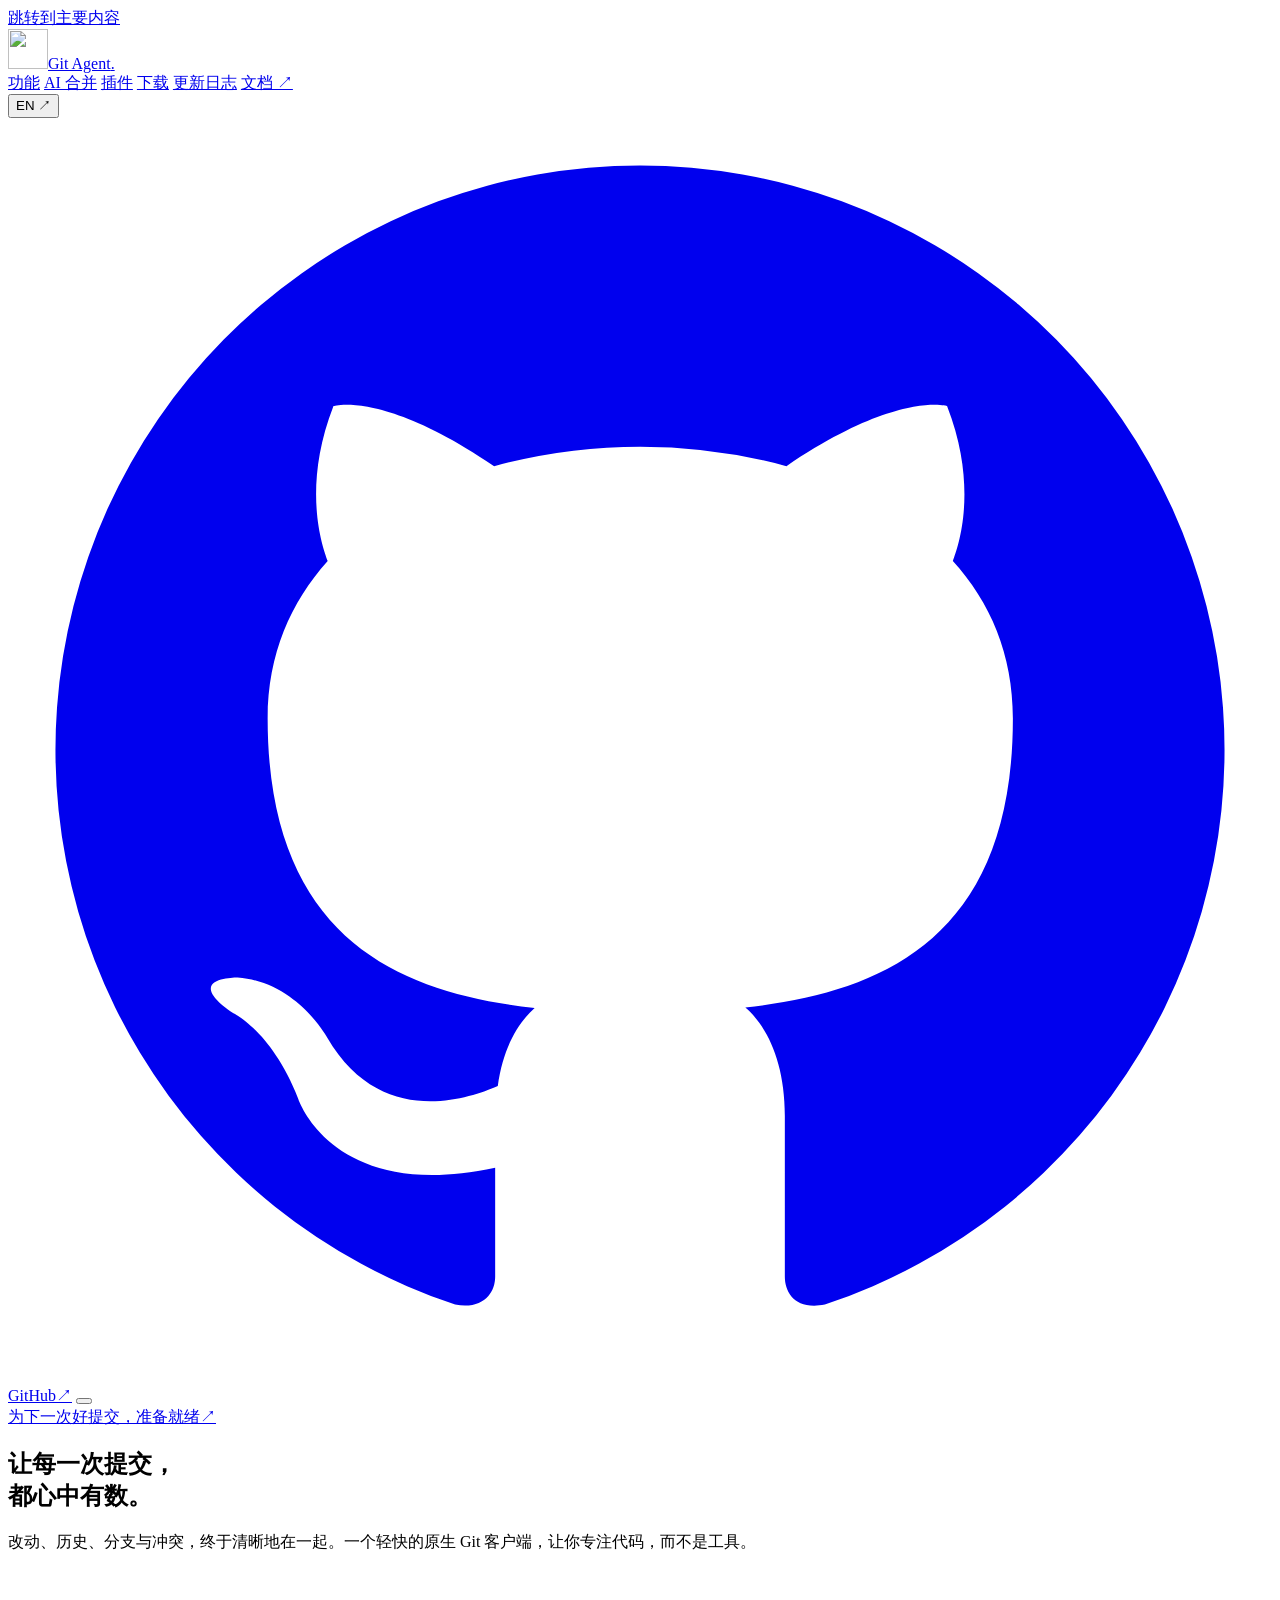
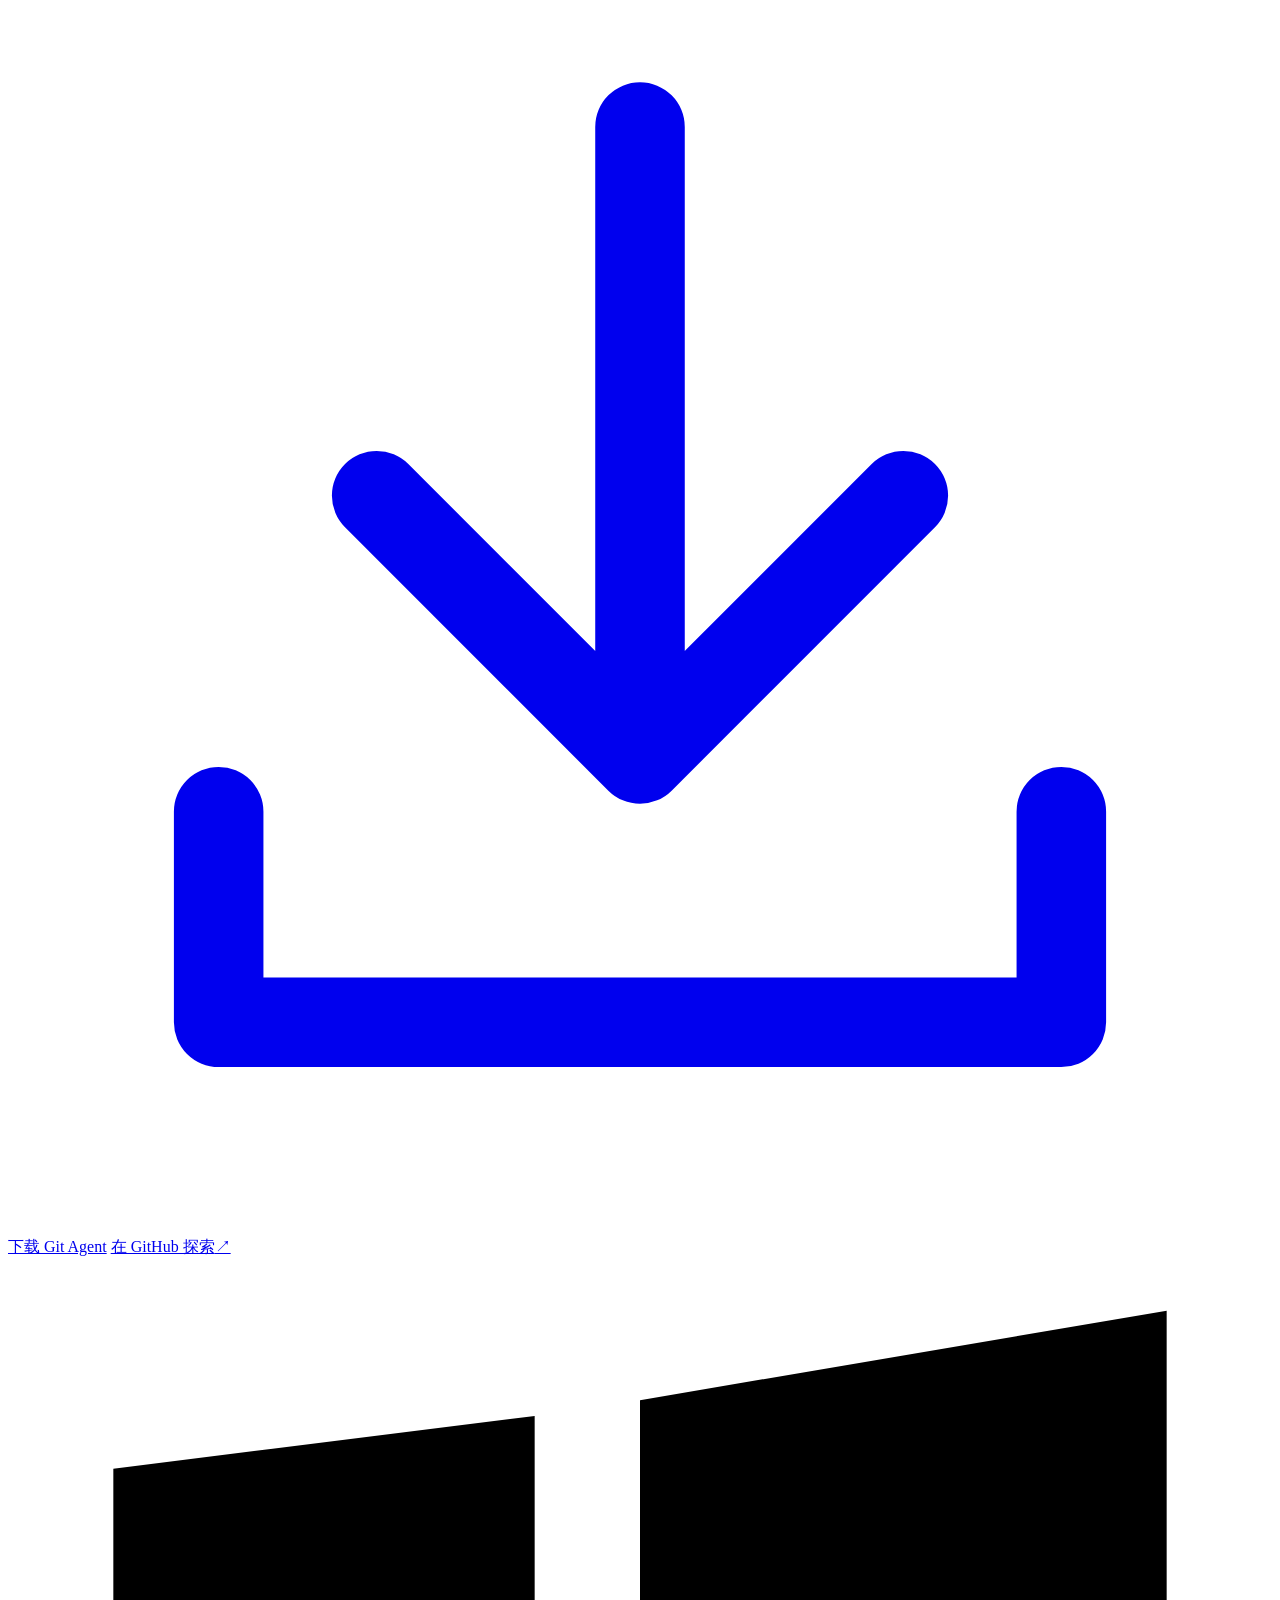
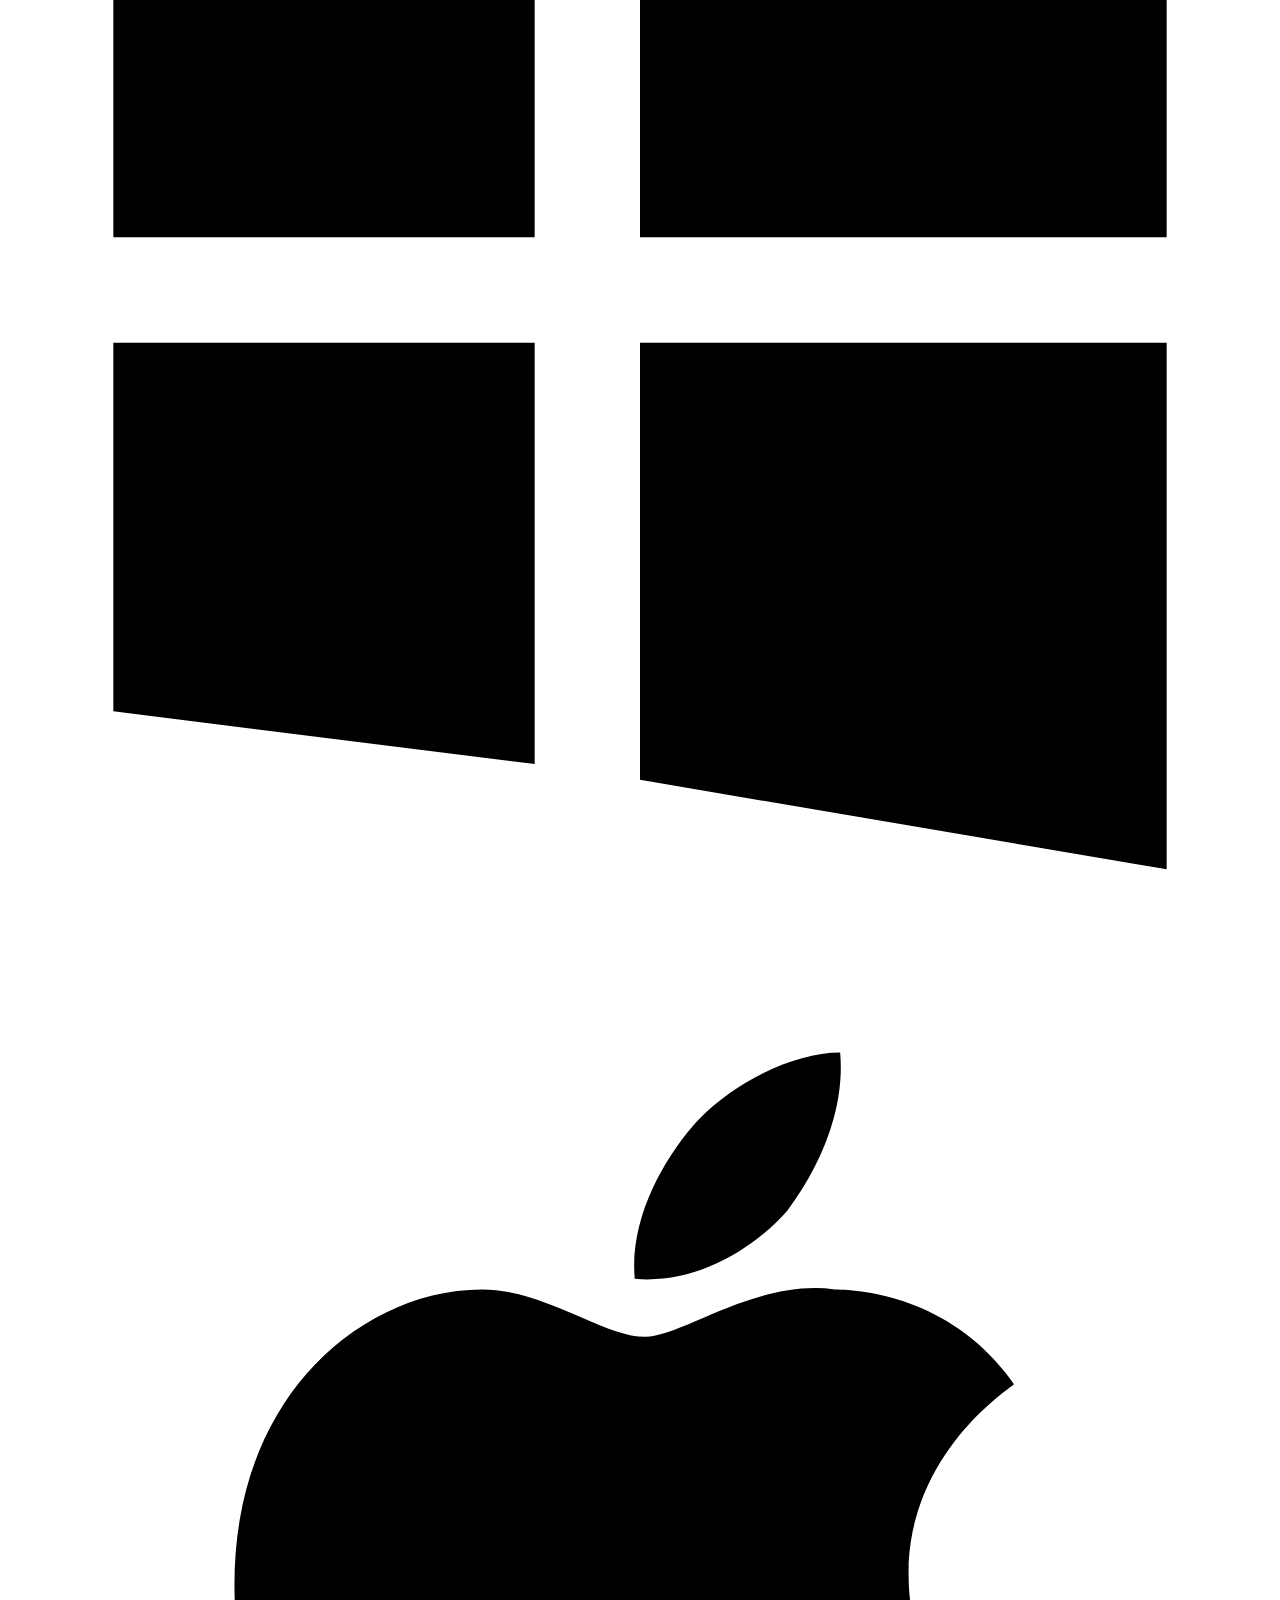
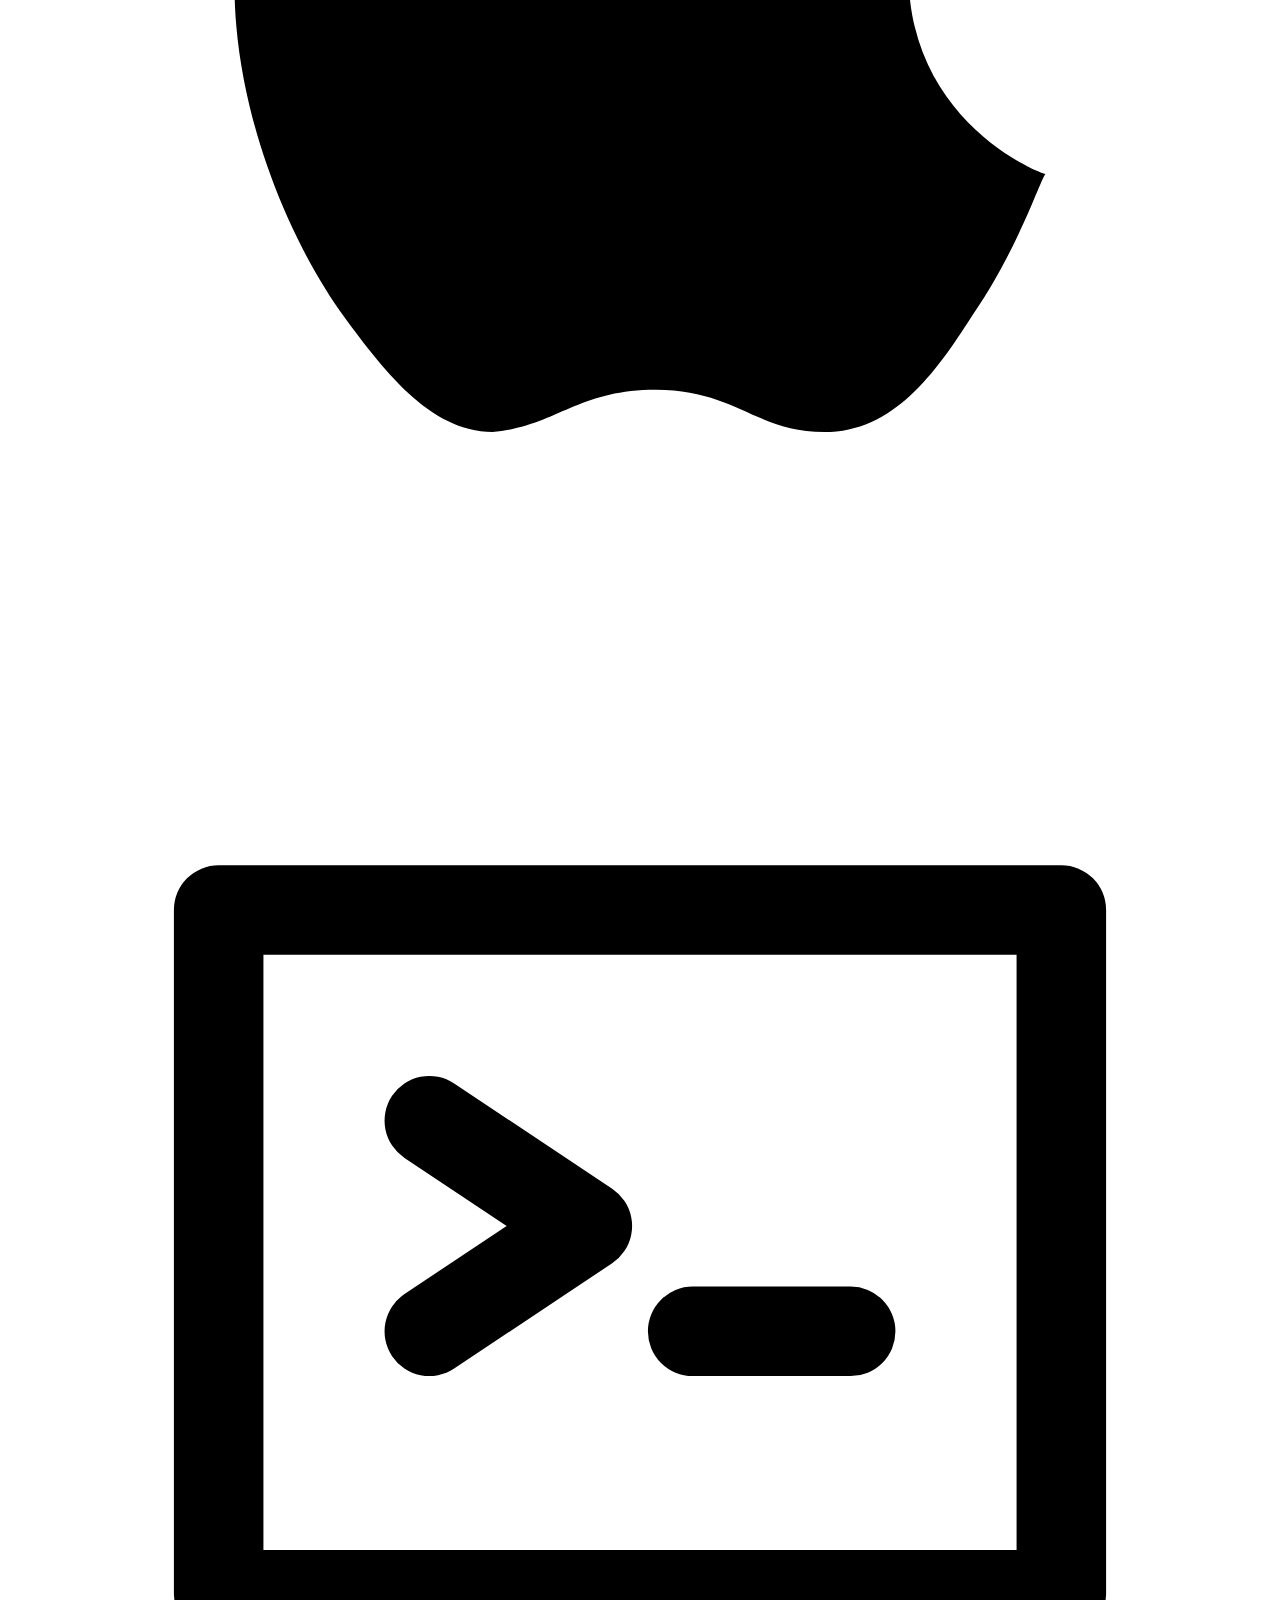
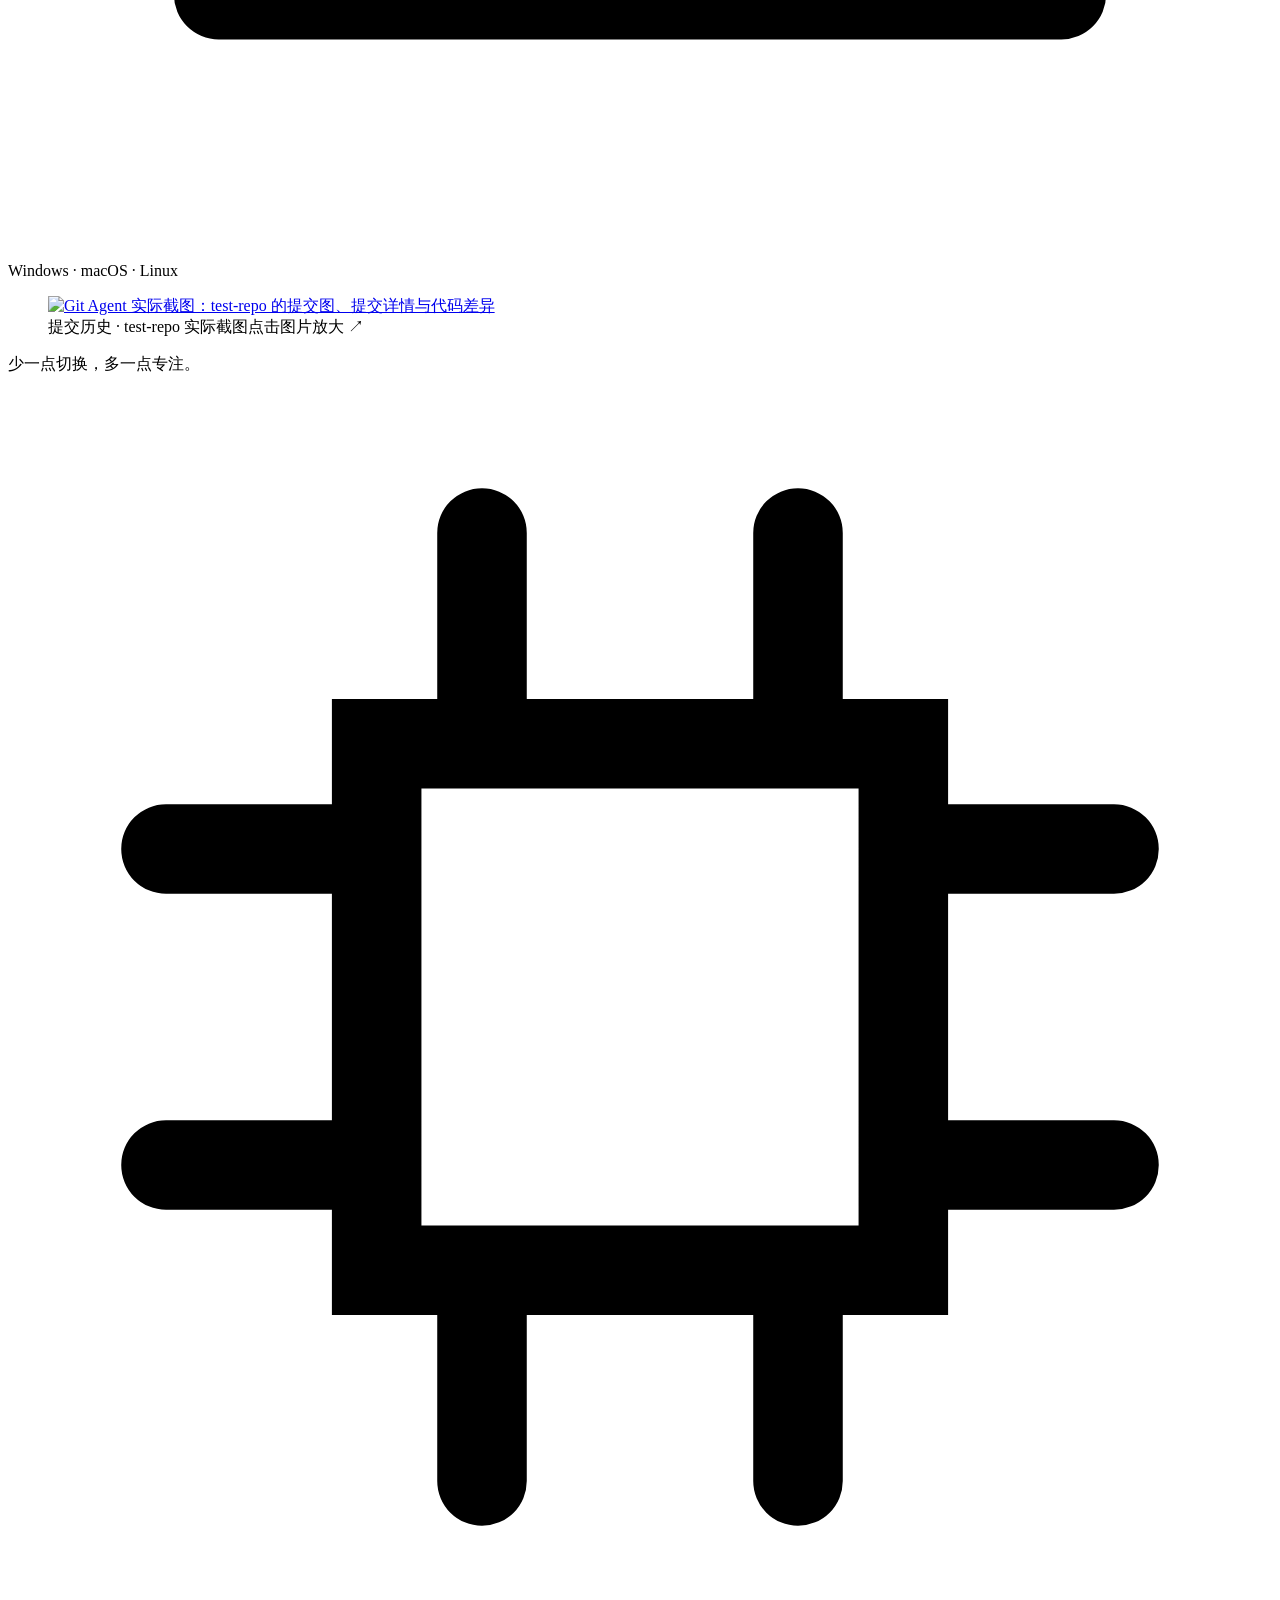
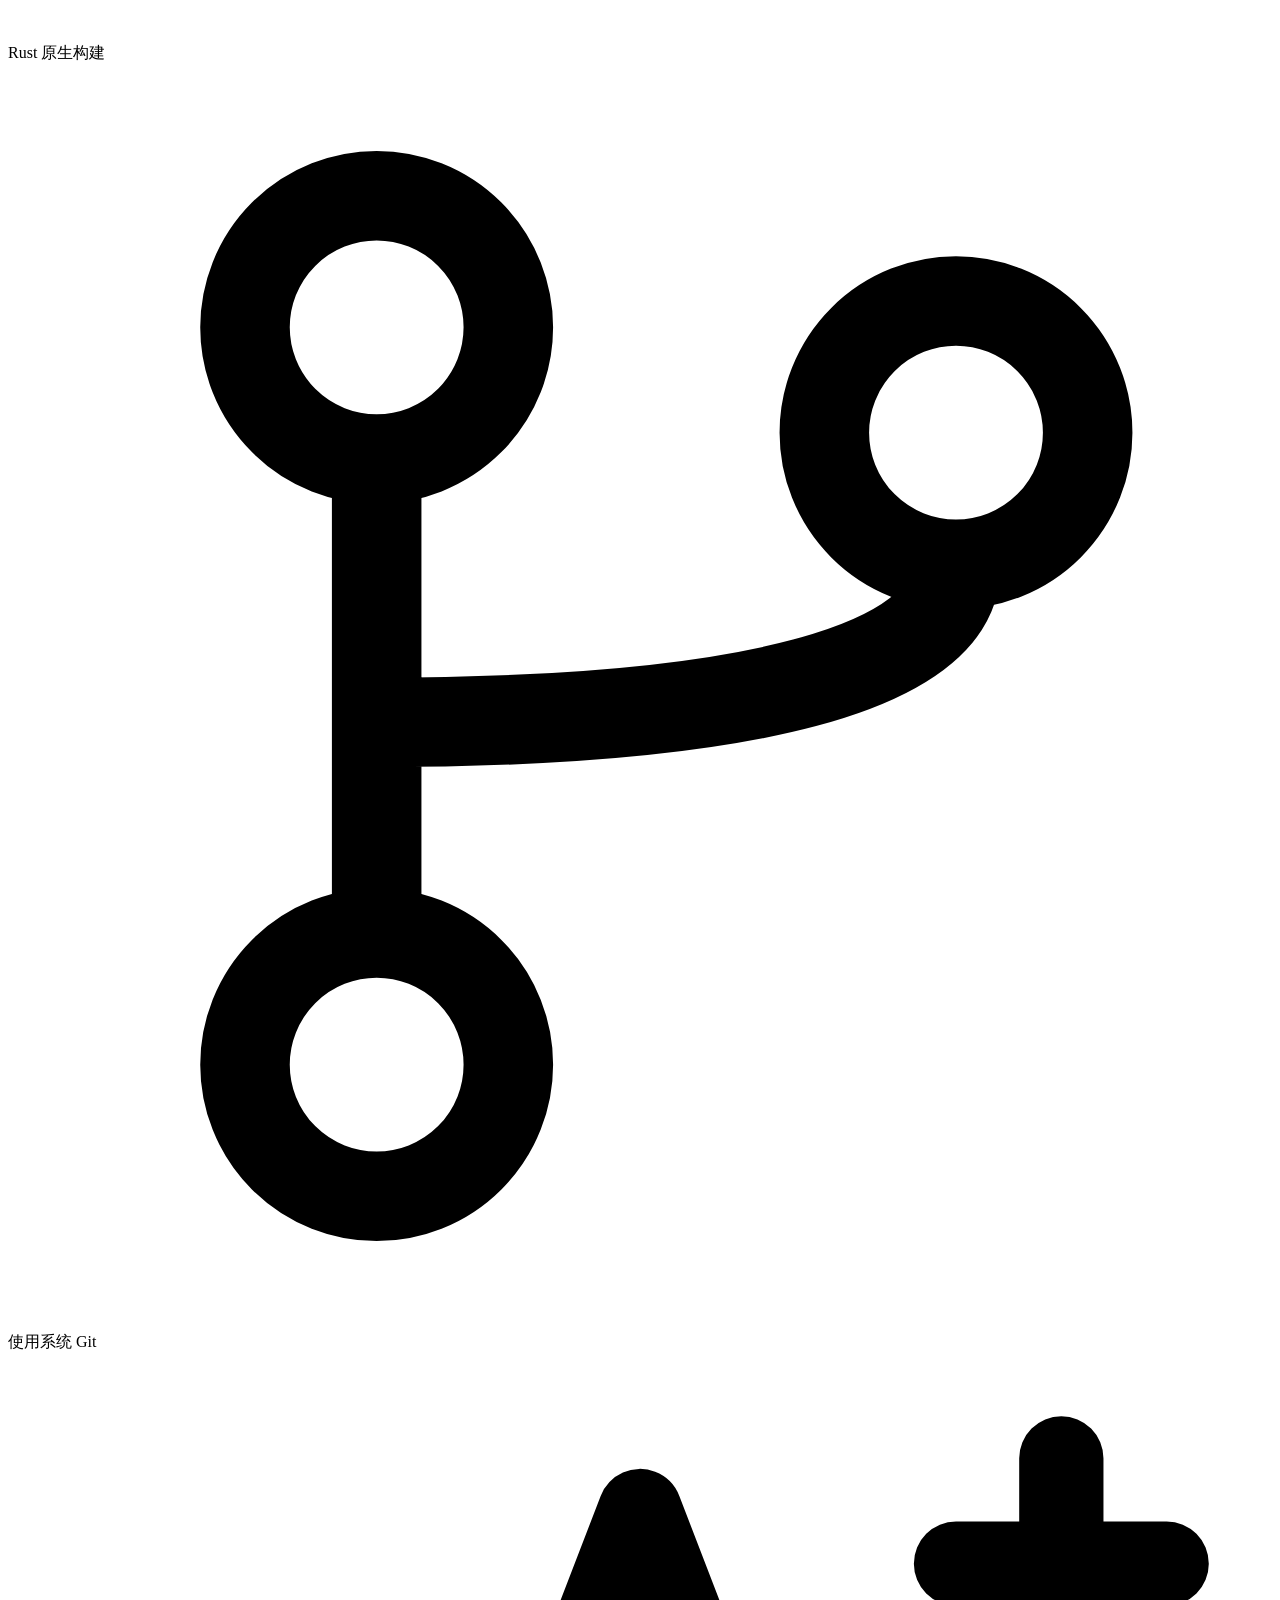
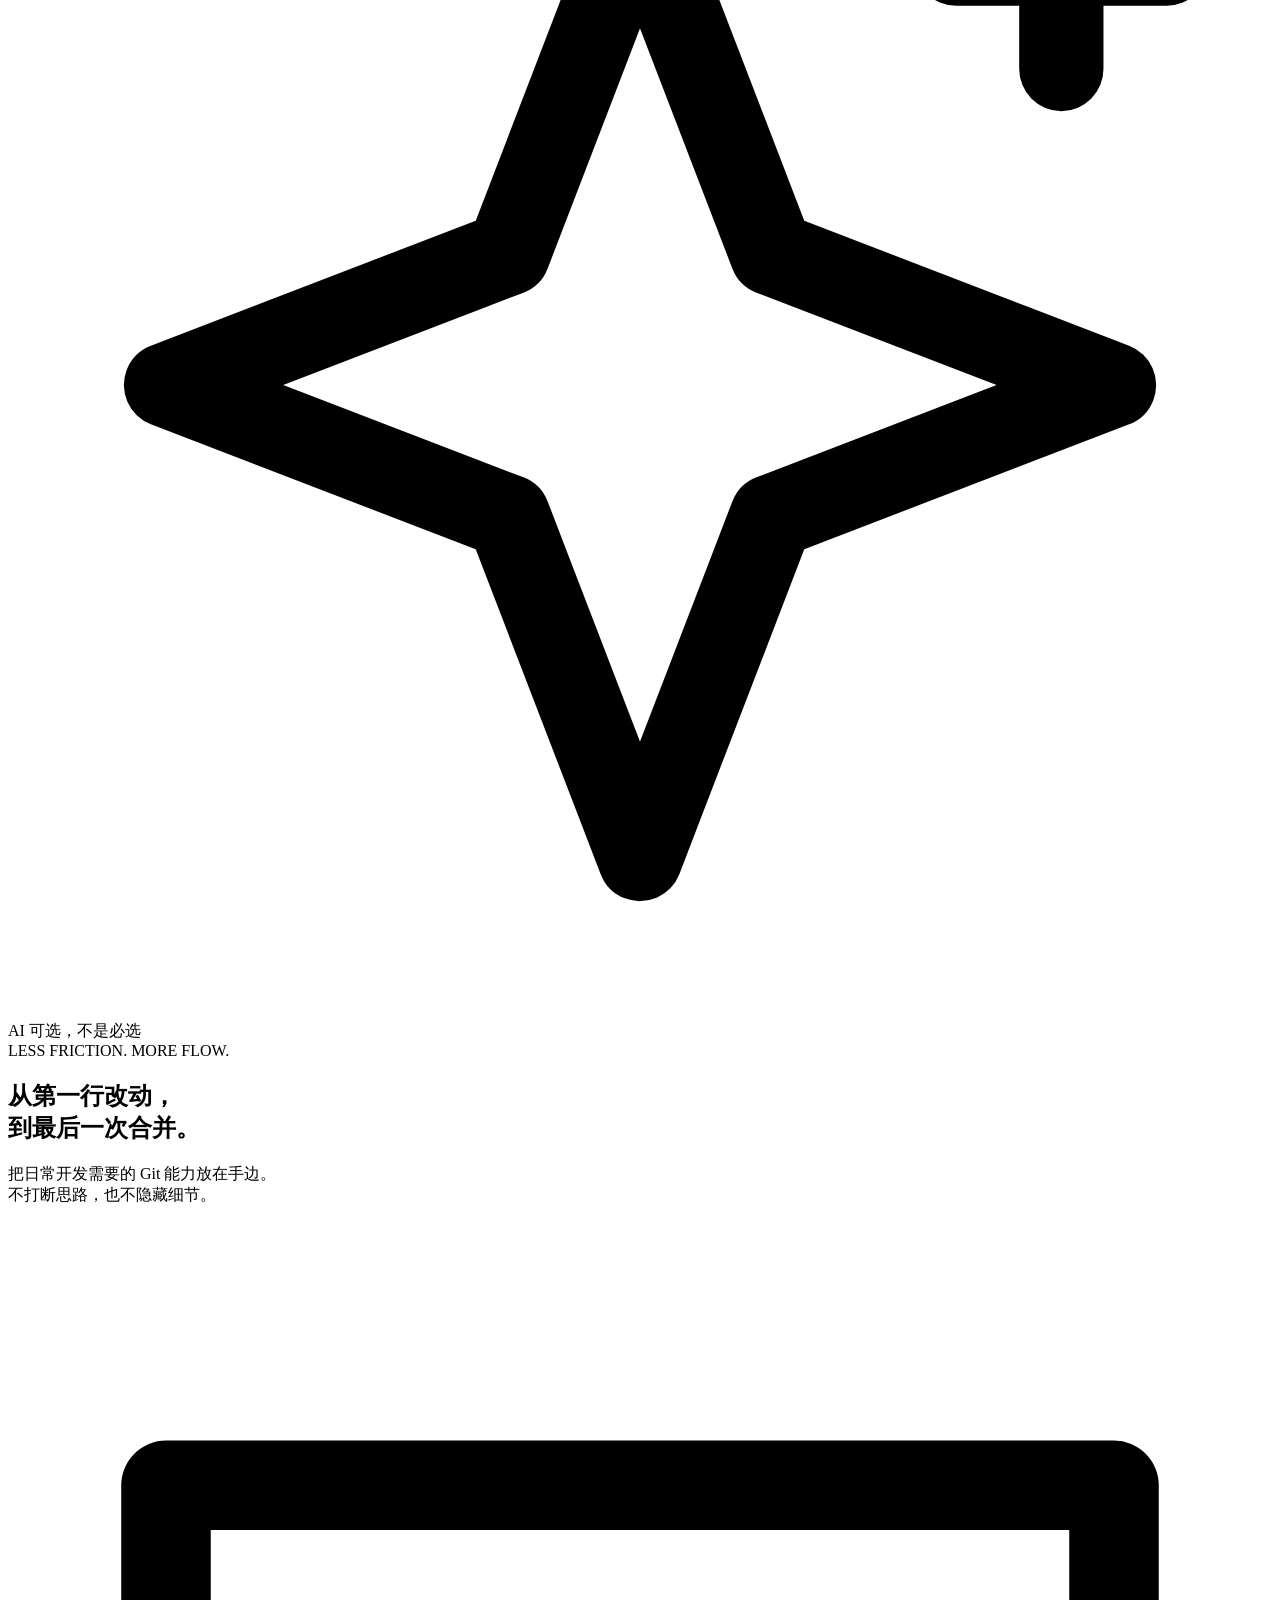
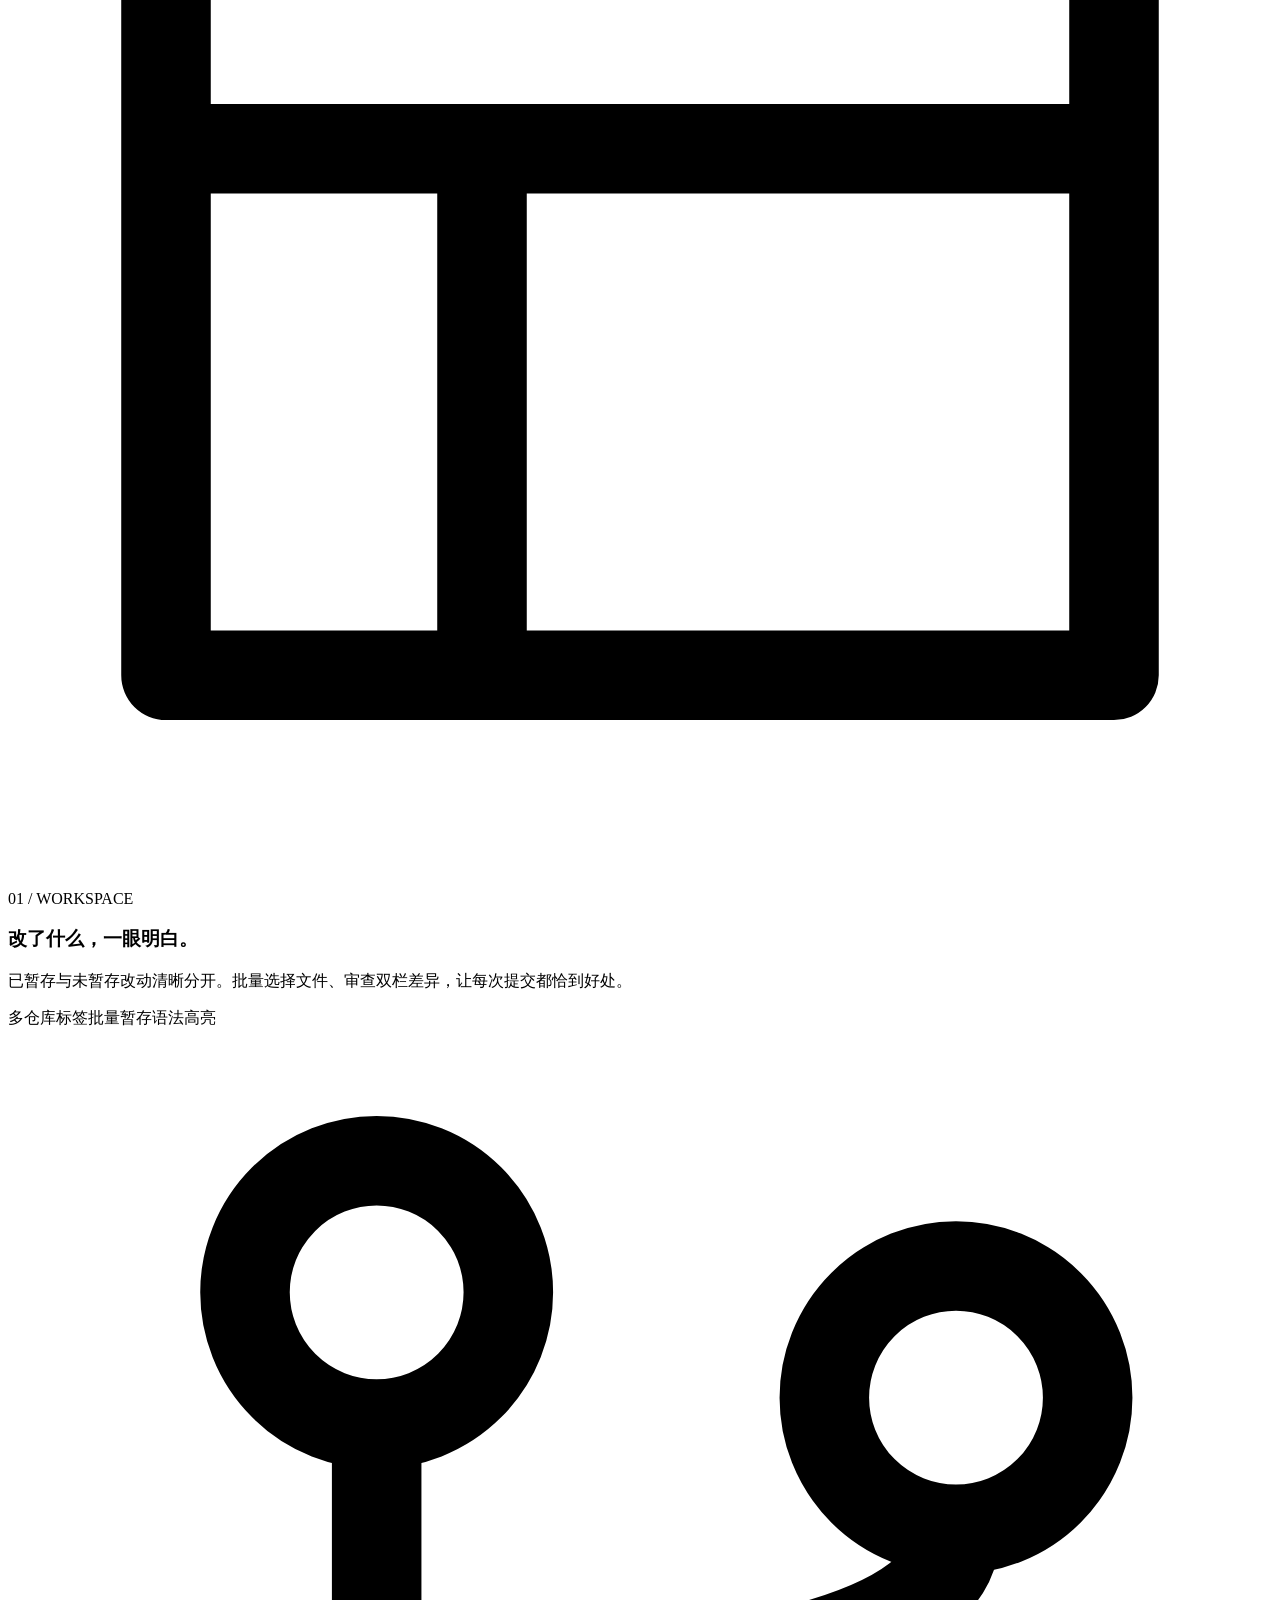
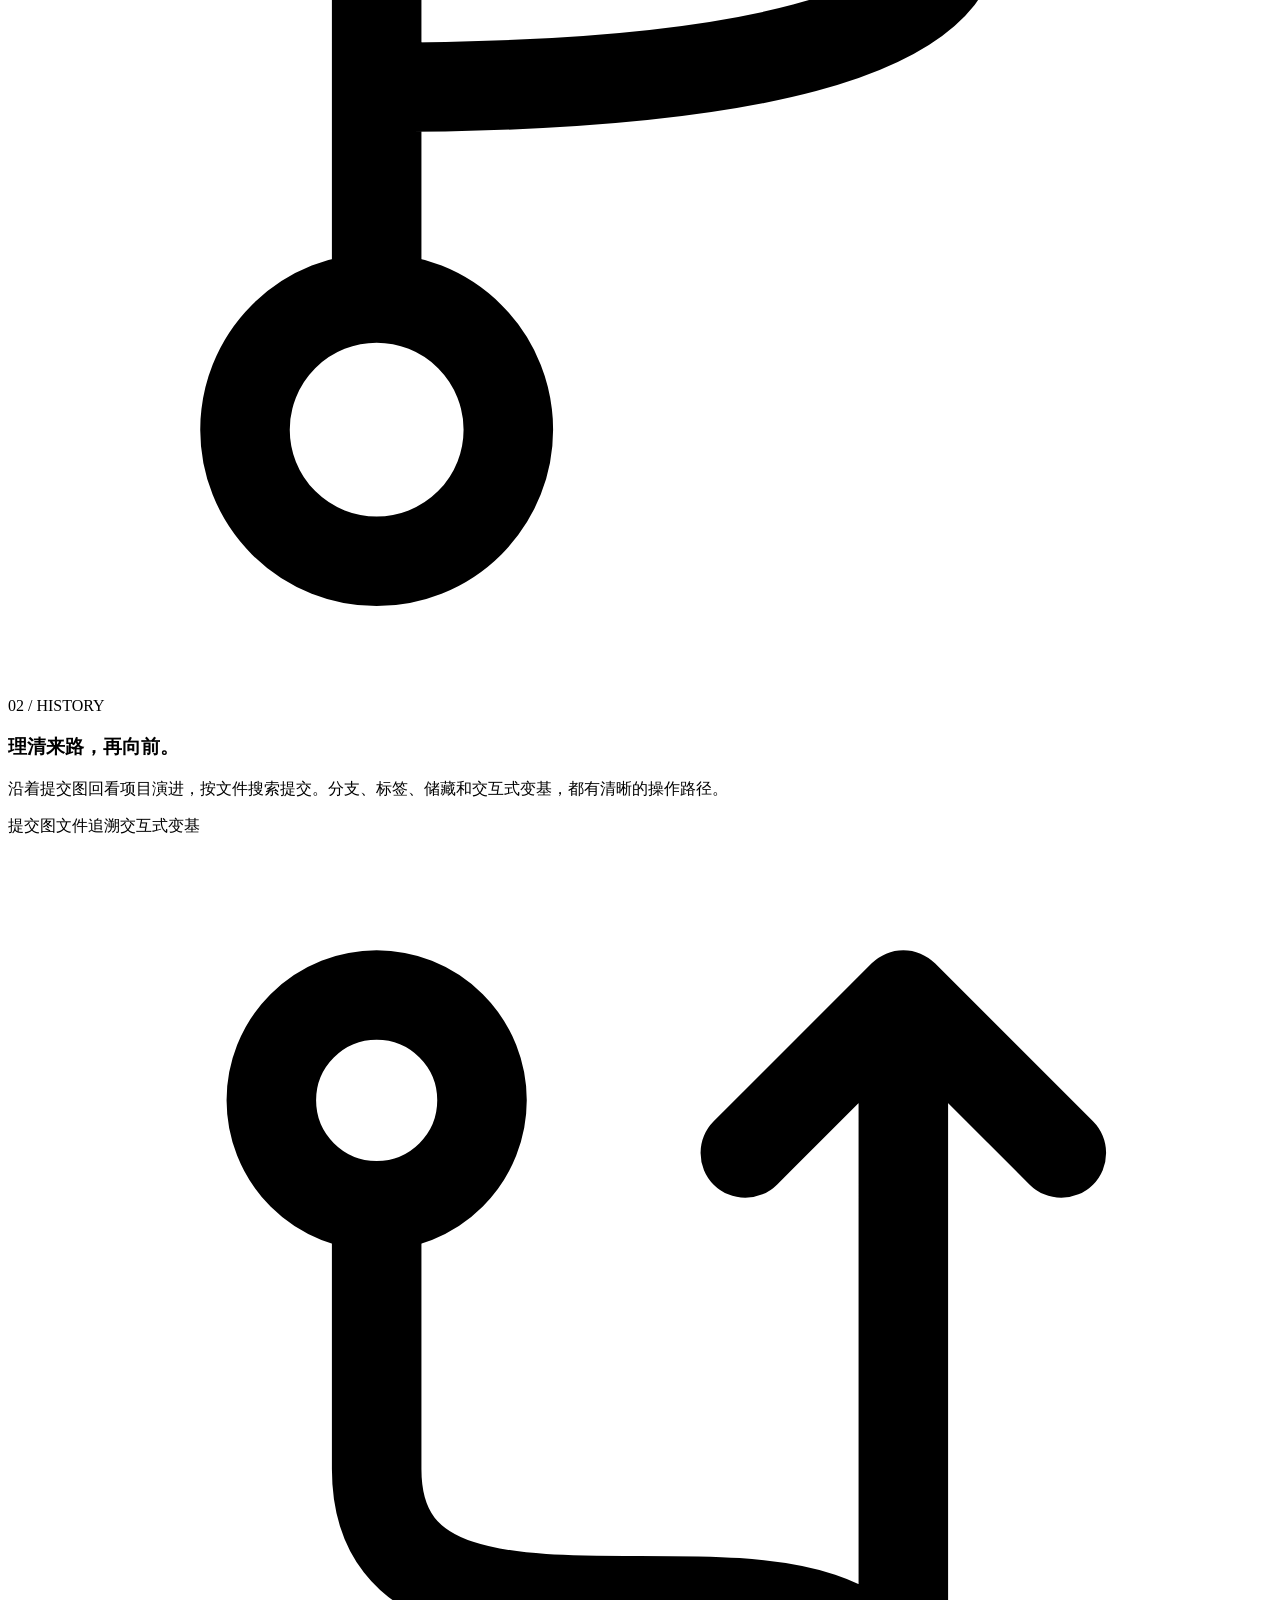
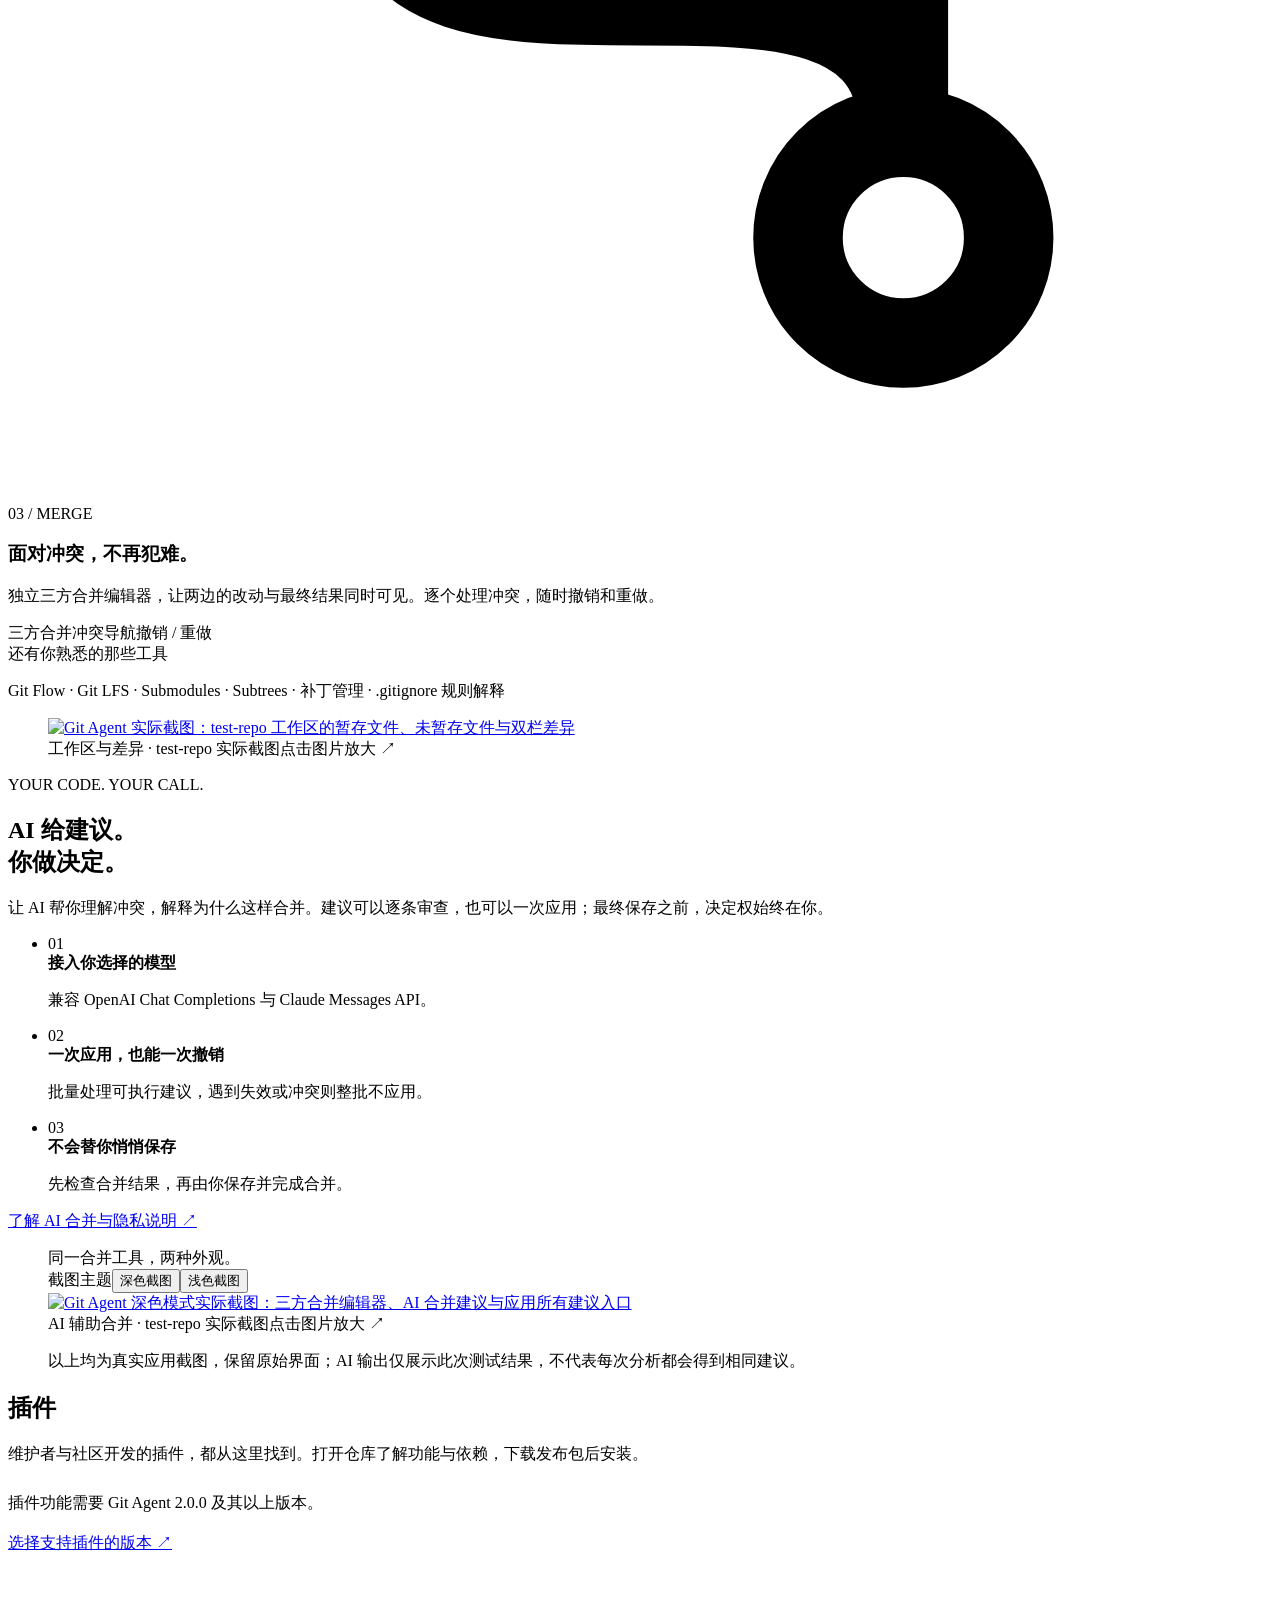
==== commit aba2fe45: "docs: shorten plugin requirement and clarify package retention" ====
--- a/website/public/index.html
+++ b/website/public/index.html
@@ -94,7 +94,7 @@
 
     <section class="section container plugins-section" id="plugins" aria-labelledby="plugins-title">
       <div class="section-heading"><div><h2 id="plugins-title" data-i18n="plugins.title">插件</h2></div><p data-i18n="plugins.description">维护者与社区开发的插件，都从这里找到。打开仓库了解功能与依赖，下载发布包后安装。</p></div>
-      <p class="plugins-version" data-i18n="plugins.version">插件功能需要 Git Agent 2.0.0-beta.3 或更新版本。beta.3 已内置 GitHub 插件；预发布需要手动安装，不会通过正式版更新提示推送。</p>
+      <p class="plugins-version" data-i18n="plugins.version">插件功能需要 Git Agent 2.0.0 及其以上版本。</p>
       <div class="plugin-version-links"><a href="https://github.com/adoin/git-Agent/releases" target="_blank" rel="noopener noreferrer" data-i18n="plugins.versions">选择支持插件的版本 ↗</a></div>
 <!-- plugin-list:start -->
       <ul class="plugin-catalog">
